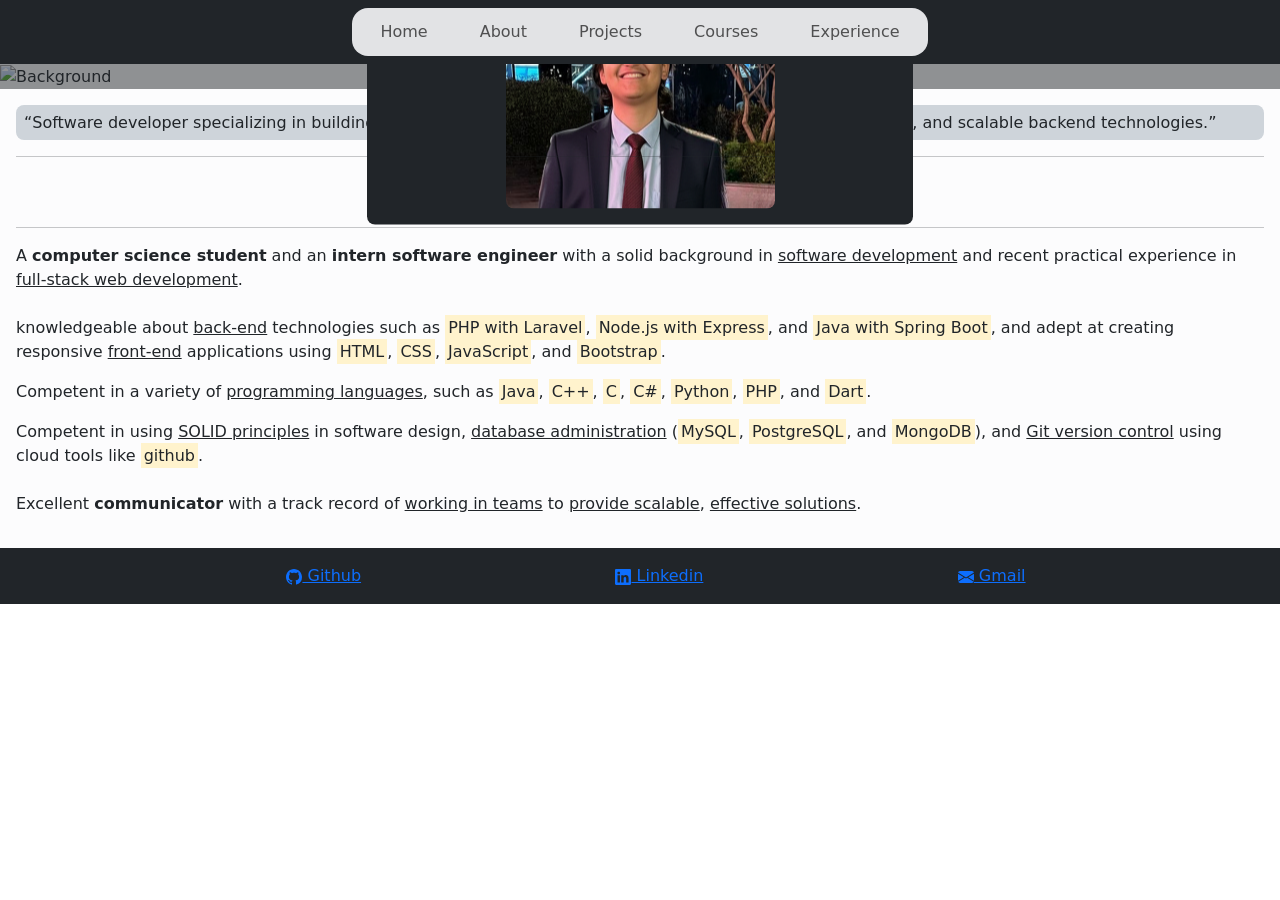
==== index.html @ b7ef47f3 "Portfolio and resume version 2 dated 10.03.2026" ====
<!DOCTYPE html>
<html>
    <head>
        <meta charset="UTF-8" />
        <meta name="viewport" content="width=device-width, initial-scale=1.0" />
    
        <link href="https://cdn.jsdelivr.net/npm/bootstrap@5.3.8/dist/css/bootstrap.min.css" rel="stylesheet" integrity="sha384-sRIl4kxILFvY47J16cr9ZwB07vP4J8+LH7qKQnuqkuIAvNWLzeN8tE5YBujZqJLB" crossorigin="anonymous">
        <link rel="stylesheet" href="./styles/style.css">

    </head>

    <body class="overflow-auto">
        
        <div class="container-fluid bg-dark sticky-top">
            <div class="d-flex justify-content-center">
                <nav class="navbar navbar-expand-lg bg-secondary-subtle my-2 p-1 rounded-4">
                    
                    <button class="navbar-toggler" type="button" data-bs-toggle="offcanvas" data-bs-target="#offcanvasNavbar" aria-controls="offcanvasNavbar" aria-label="Toggle navigation">
                      <span class="navbar-toggler-icon"></span>
                    </button>

                    <div class="offcanvas offcanvas-start" tabindex="-1" id="offcanvasNavbar" aria-labelledby="offcanvasNavbarLabel">
                        
                        <div class="offcanvas-header">
                            <h5 class="offcanvas-title" id="offcanvasNavbarLabel">Menu</h5>
                            <button type="button" class="btn-close" data-bs-dismiss="offcanvas" aria-label="Close"></button>
                        </div>
                        
                        <div class="offcanvas-body">
                            <ul class="navbar-nav">
                                <li class="nav-item px-3 rounded-4 active">
                                    <a class="nav-link" href="./index.html">Home</a>
                                </li>
                                <li class="nav-item px-3 mx-1 rounded-4">
                                    <a class="nav-link" href="./pages/about.html">About</a>
                                </li>
                                <li class="nav-item px-3 rounded-4">
                                    <a class="nav-link" href="./pages/projects.html">Projects</a>
                                </li>
                                <li class="nav-item px-3 mx-1 rounded-4">
                                    <a class="nav-link" href="./pages/courses.html">Courses</a>
                                </li>
                                <li class="nav-item px-3 rounded-4">
                                    <a class="nav-link" href="./pages/experience.html">Experience</a>
                                </li>
                            </ul>
                        </div>
                    </div>
                </nav>
            </div>
        </div>
        
        <div class="position-relative">
          <img src="./images/portfolio_bg.jpg" alt="Background" id="bg-picture">

          <div class="position-absolute top-0 start-0 w-100 h-100 bg-dark opacity-50"></div>

          <div class="position-absolute top-50 start-50 translate-middle text-center text-white bg-dark px-1 py-3 rounded-3">
            <h1 id="name"></h1>
            <small id="title"></small>
            <br><br>
            <img class="w-50 h-25 rounded-3" src="./images/professional_photo_cut.png" alt="">
          </div>
        </div>
        
        <div class="bg-light-subtle p-3">
          <h6 class="bg-dark-subtle p-2 rounded-3">“Software developer specializing in building reliable, real-world systems using strong algorithms, data analysis, and scalable backend technologies.”</h6>
          <hr>
          <h2 class="text-center">- Professional summary -</h2>
          <hr>
          <p>
            A <b>computer science student</b> and an <b>intern software engineer</b>
            with a solid background in <u>software development</u> and recent
            practical experience in <u>full-stack web development</u>.
          </p> 

          <div class="py-2">
            <p>
              knowledgeable about <u>back-end</u> technologies such as <mark>
              PHP with Laravel</mark>, <mark>Node.js with Express</mark>, and
              <mark>Java with Spring Boot</mark>, and adept at creating
              responsive <u>front-end</u> applications using <mark>HTML</mark>,
              <mark>CSS</mark>, <mark>JavaScript</mark>, and <mark>Bootstrap</mark>.
            </p>

            <p>
              Competent in a variety of  <u>programming languages</u>, such as
              <mark>Java</mark>, <mark>C++</mark>, <mark>C</mark>, <mark>C#</mark>,
              <mark>Python</mark>, <mark>PHP</mark>, and <mark>Dart</mark>.
            </p>
            
            <p>
              Competent in using <u>SOLID principles</u> in software design,
              <u>database administration</u> (<mark>MySQL</mark>, <mark>PostgreSQL</mark>,
              and <mark>MongoDB</mark>), and <u>Git version control</u> using cloud tools
              like <mark>github</mark>.
            </p>
          </div> 

          <p>
            Excellent <b>communicator</b> with a track record of <u>working in teams</u>
            to <u>provide scalable</u>, <u>effective solutions</u>.
          </p>
        </div>
        
        <footer class="bg-dark sticky-bottom py-3">
          <div>
            <ul class="text-white d-flex justify-content-evenly my-auto">
              <li class="nav-link">
                <a href="https://github.com/Khaled-Ahmed05" target="_blank">
                  <svg xmlns="http://www.w3.org/2000/svg" width="16" height="16" fill="currentColor" class="bi bi-github" viewBox="0 0 16 16">
                    <path d="M8 0C3.58 0 0 3.58 0 8c0 3.54 2.29 6.53 5.47 7.59.4.07.55-.17.55-.38 0-.19-.01-.82-.01-1.49-2.01.37-2.53-.49-2.69-.94-.09-.23-.48-.94-.82-1.13-.28-.15-.68-.52-.01-.53.63-.01 1.08.58 1.23.82.72 1.21 1.87.87 2.33.66.07-.52.28-.87.51-1.07-1.78-.2-3.64-.89-3.64-3.95 0-.87.31-1.59.82-2.15-.08-.2-.36-1.02.08-2.12 0 0 .67-.21 2.2.82.64-.18 1.32-.27 2-.27s1.36.09 2 .27c1.53-1.04 2.2-.82 2.2-.82.44 1.1.16 1.92.08 2.12.51.56.82 1.27.82 2.15 0 3.07-1.87 3.75-3.65 3.95.29.25.54.73.54 1.48 0 1.07-.01 1.93-.01 2.2 0 .21.15.46.55.38A8.01 8.01 0 0 0 16 8c0-4.42-3.58-8-8-8"/>
                  </svg>
                  Github
                </a>
              </li>
              <li class="nav-link">
                <a href="https://www.linkedin.com/in/khaled-ahmed05-se/" target="_blank">
                  <svg xmlns="http://www.w3.org/2000/svg" width="16" height="16" fill="currentColor" class="bi bi-linkedin" viewBox="0 0 16 16">
                    <path d="M0 1.146C0 .513.526 0 1.175 0h13.65C15.474 0 16 .513 16 1.146v13.708c0 .633-.526 1.146-1.175 1.146H1.175C.526 16 0 15.487 0 14.854zm4.943 12.248V6.169H2.542v7.225zm-1.2-8.212c.837 0 1.358-.554 1.358-1.248-.015-.709-.52-1.248-1.342-1.248S2.4 3.226 2.4 3.934c0 .694.521 1.248 1.327 1.248zm4.908 8.212V9.359c0-.216.016-.432.08-.586.173-.431.568-.878 1.232-.878.869 0 1.216.662 1.216 1.634v3.865h2.401V9.25c0-2.22-1.184-3.252-2.764-3.252-1.274 0-1.845.7-2.165 1.193v.025h-.016l.016-.025V6.169h-2.4c.03.678 0 7.225 0 7.225z"/>
                  </svg>
                  Linkedin
                </a>
              </li>
              <li class="nav-link">
                <a href="https://mail.google.com/mail/?view=cm&fs=1&to=testforkhaled@gmail.com" target="_blank">
                  <svg xmlns="http://www.w3.org/2000/svg" width="16" height="16" fill="currentColor" class="bi bi-envelope-fill" viewBox="0 0 16 16">
                    <path d="M.05 3.555A2 2 0 0 1 2 2h12a2 2 0 0 1 1.95 1.555L8 8.414zM0 4.697v7.104l5.803-3.558zM6.761 8.83l-6.57 4.027A2 2 0 0 0 2 14h12a2 2 0 0 0 1.808-1.144l-6.57-4.027L8 9.586zm3.436-.586L16 11.801V4.697z"/>
                  </svg>
                  Gmail
                </a>
              </li>
            </ul>
          </div>
        </footer>
        
        <script src="https://cdn.jsdelivr.net/npm/bootstrap@5.3.8/dist/js/bootstrap.bundle.min.js" integrity="sha384-FKyoEForCGlyvwx9Hj09JcYn3nv7wiPVlz7YYwJrWVcXK/BmnVDxM+D2scQbITxI" crossorigin="anonymous"></script>
        <script src="./scripts/script.js"></script>
    </body>
</html>
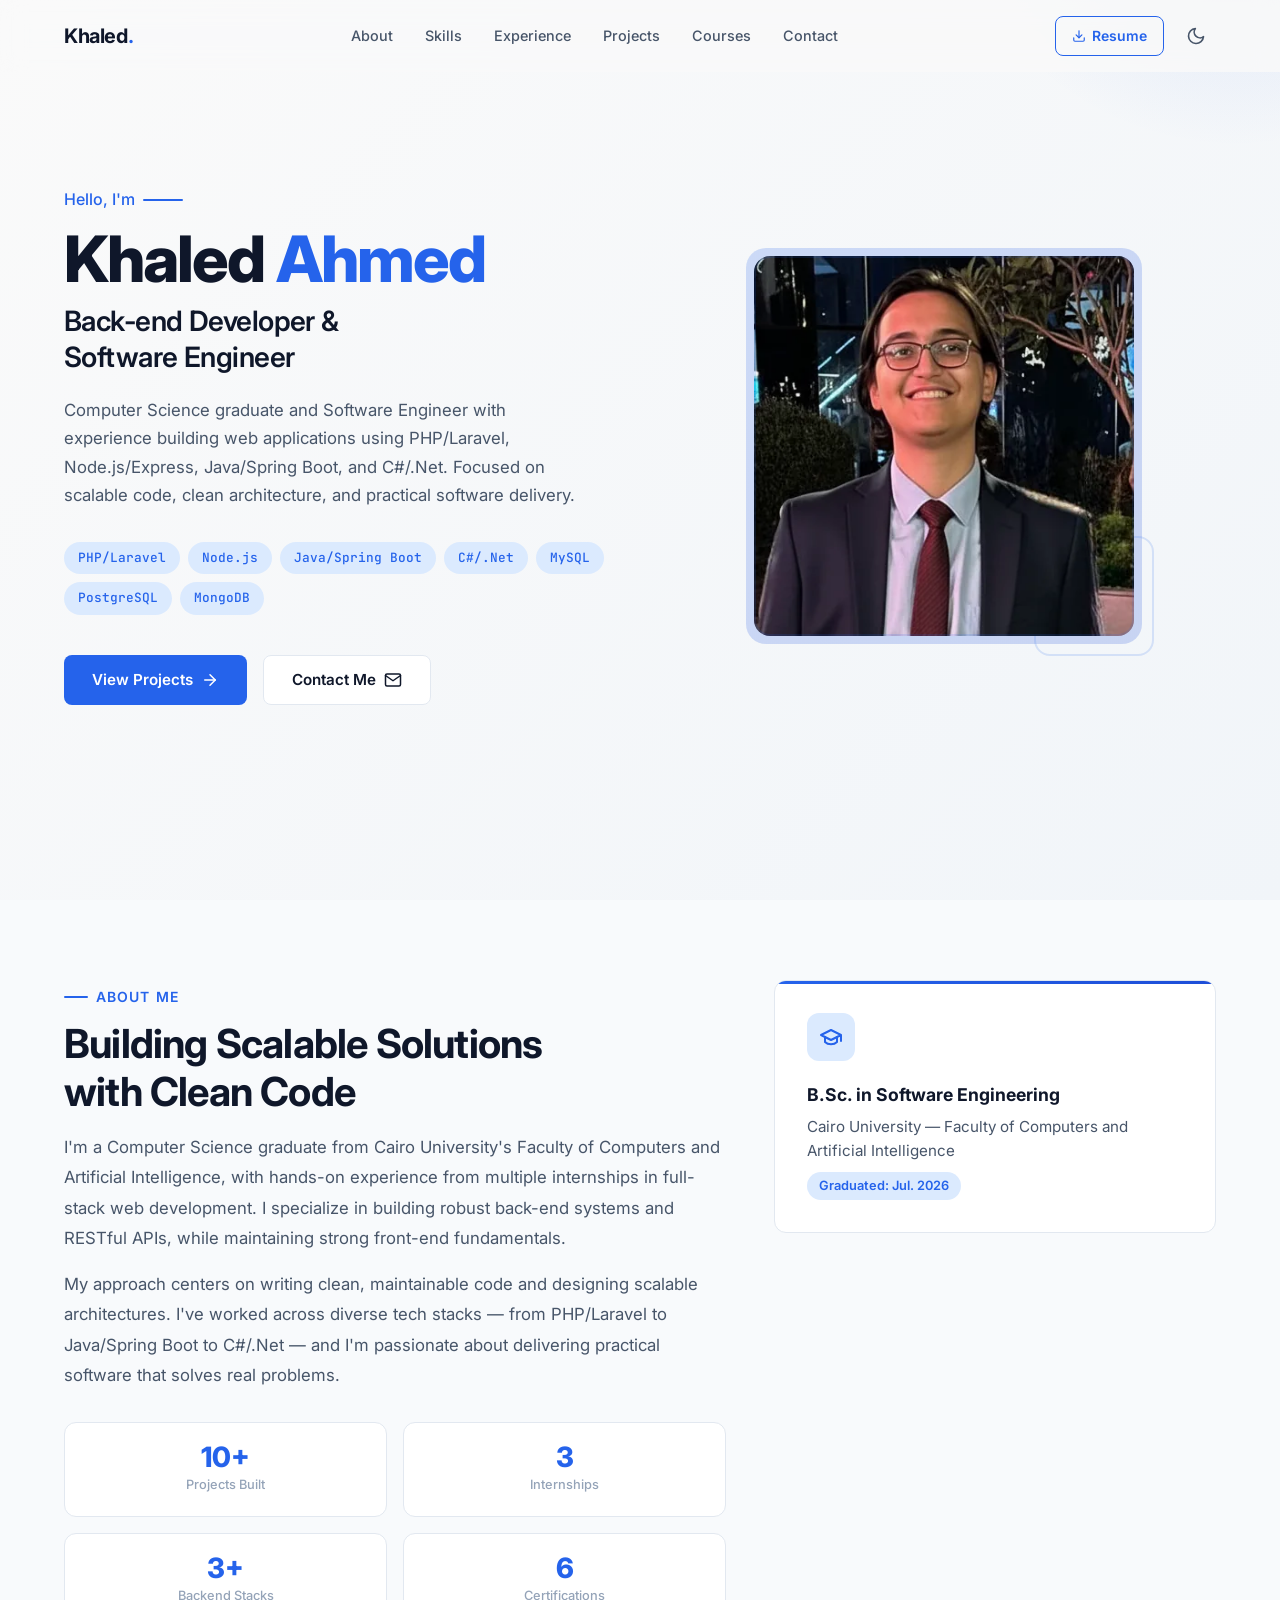
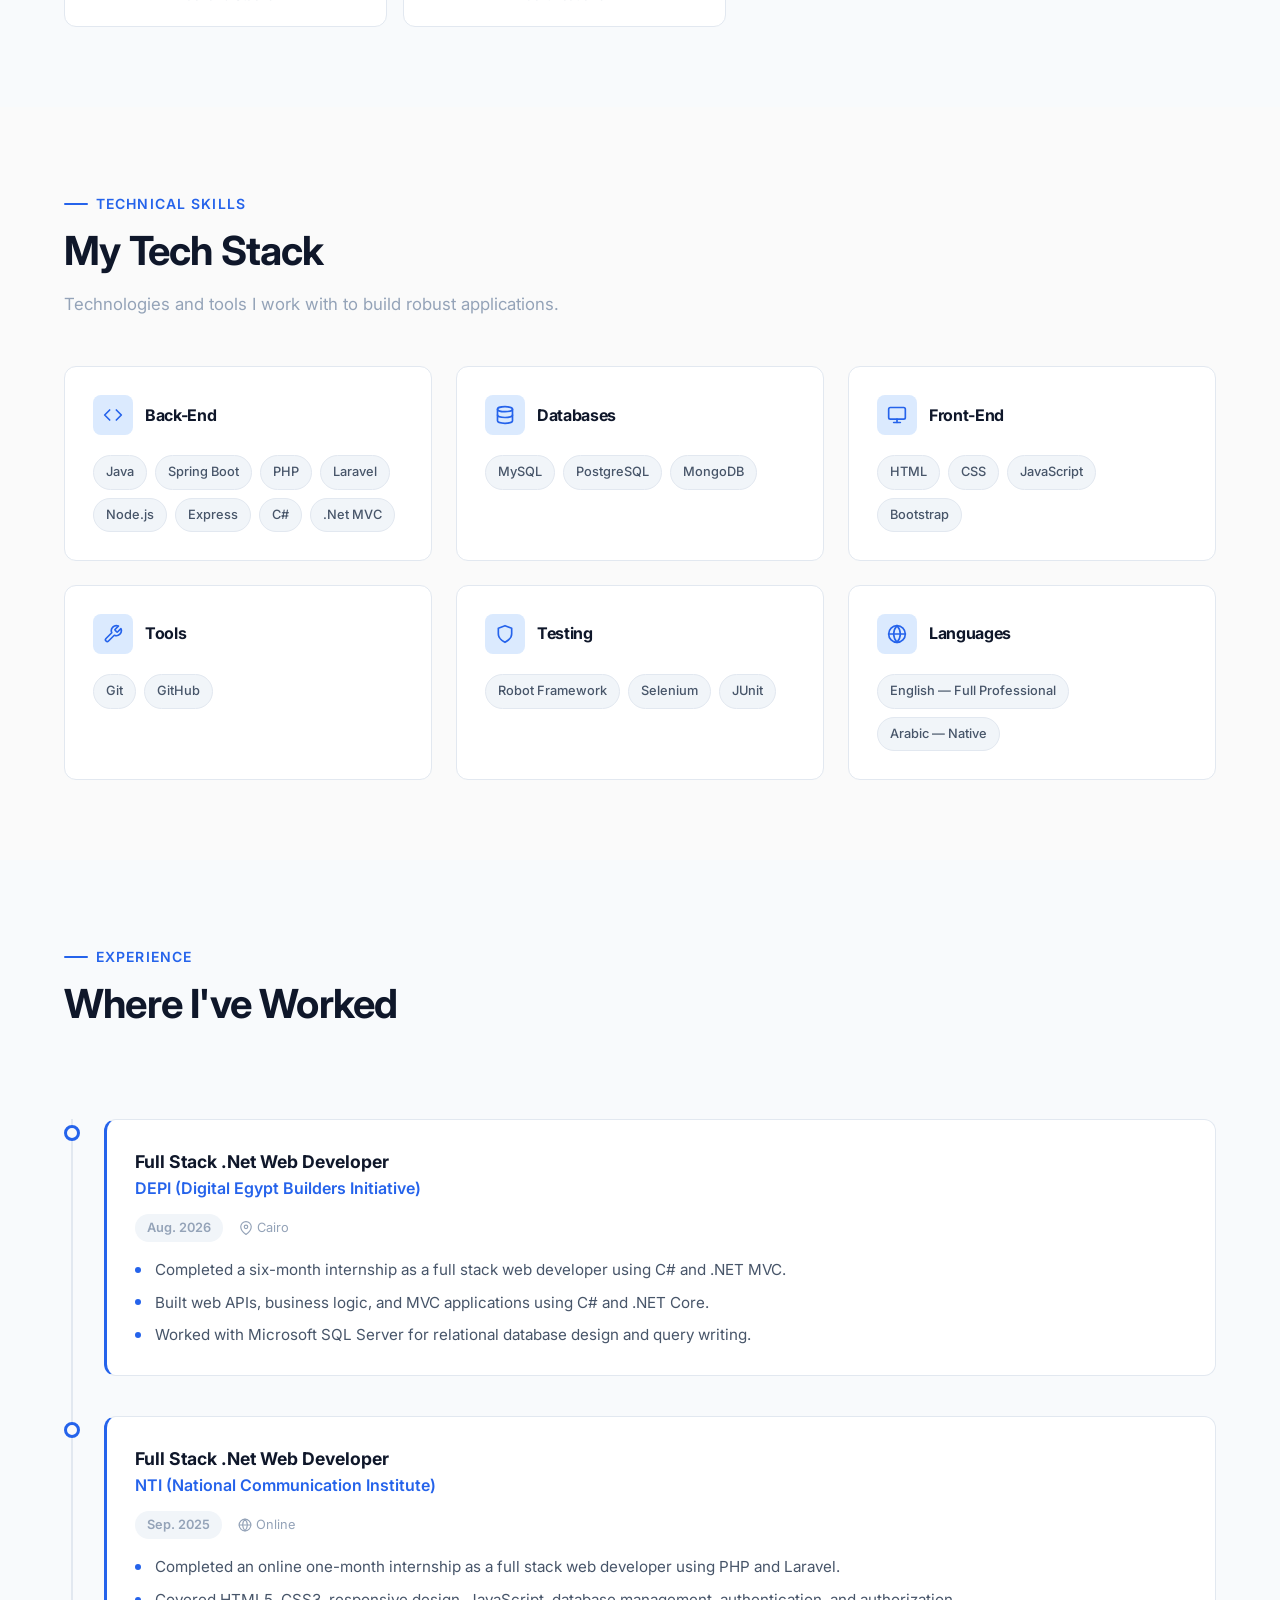
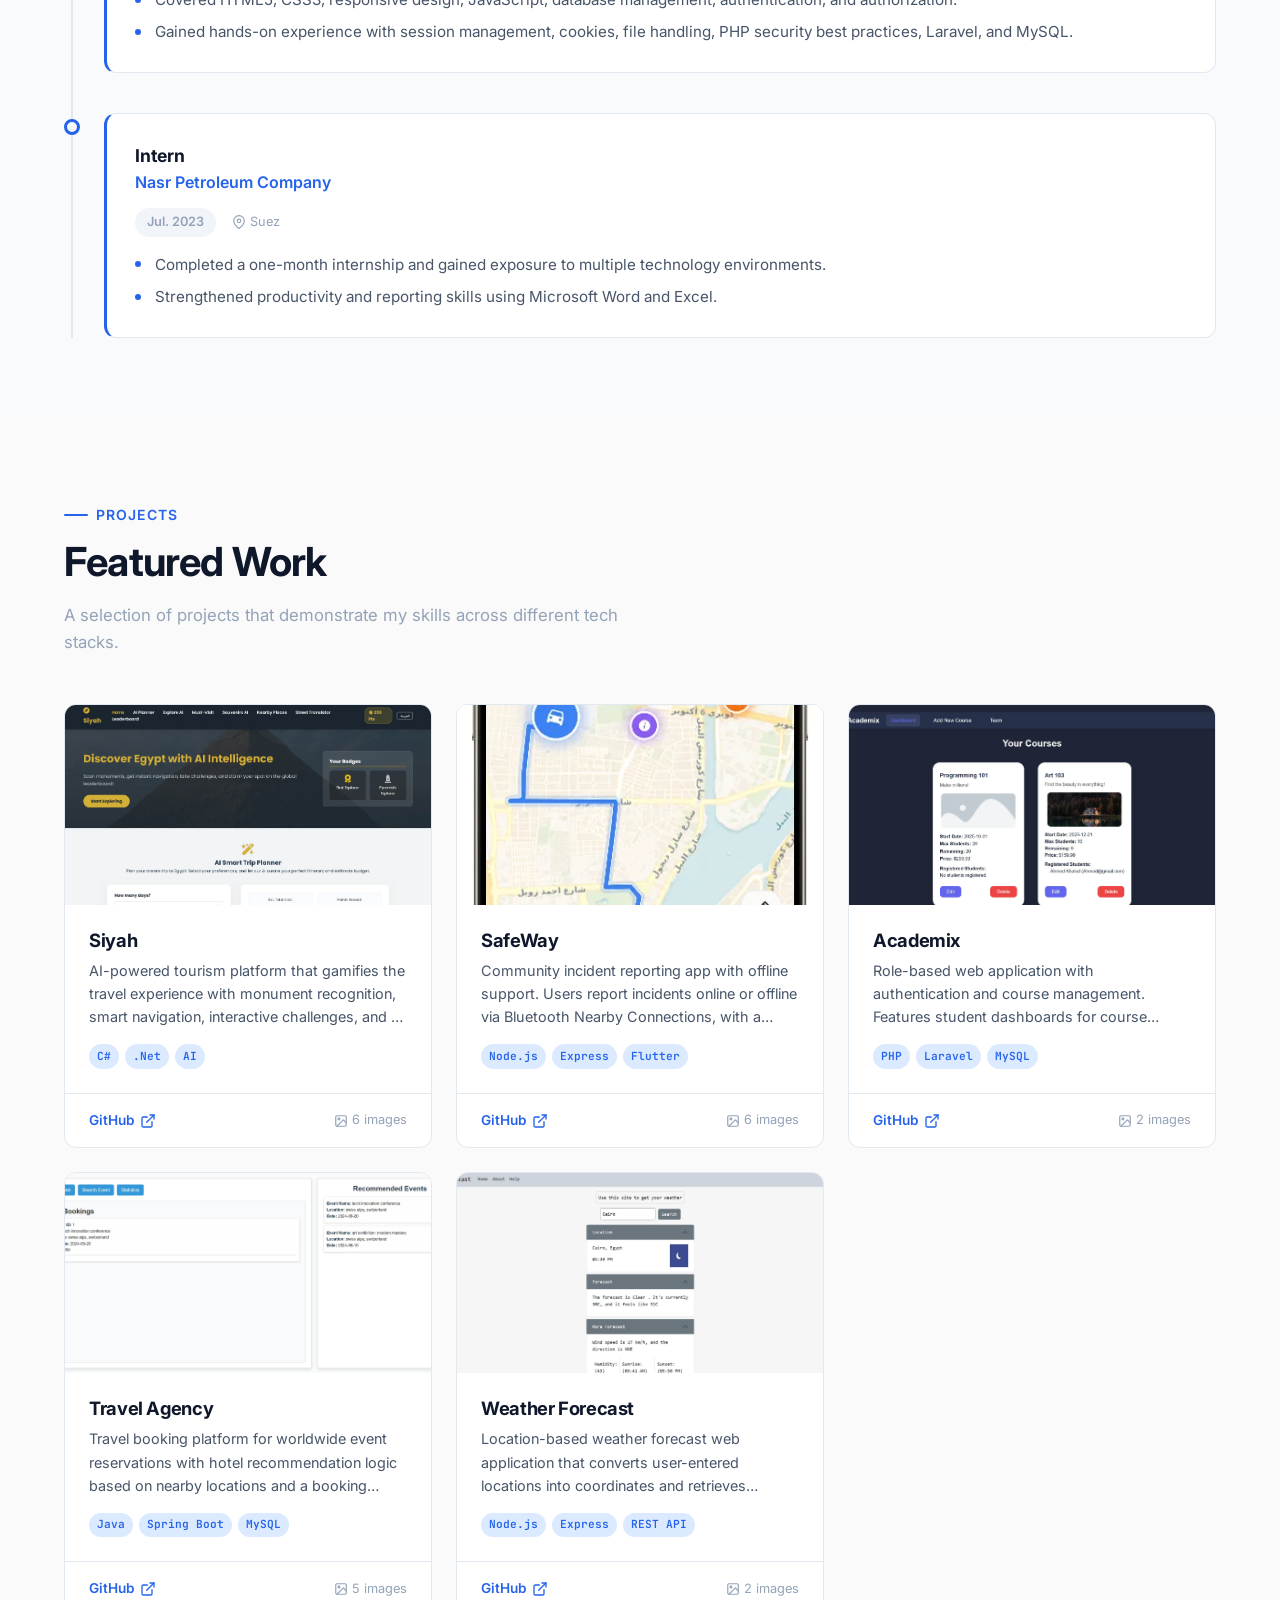
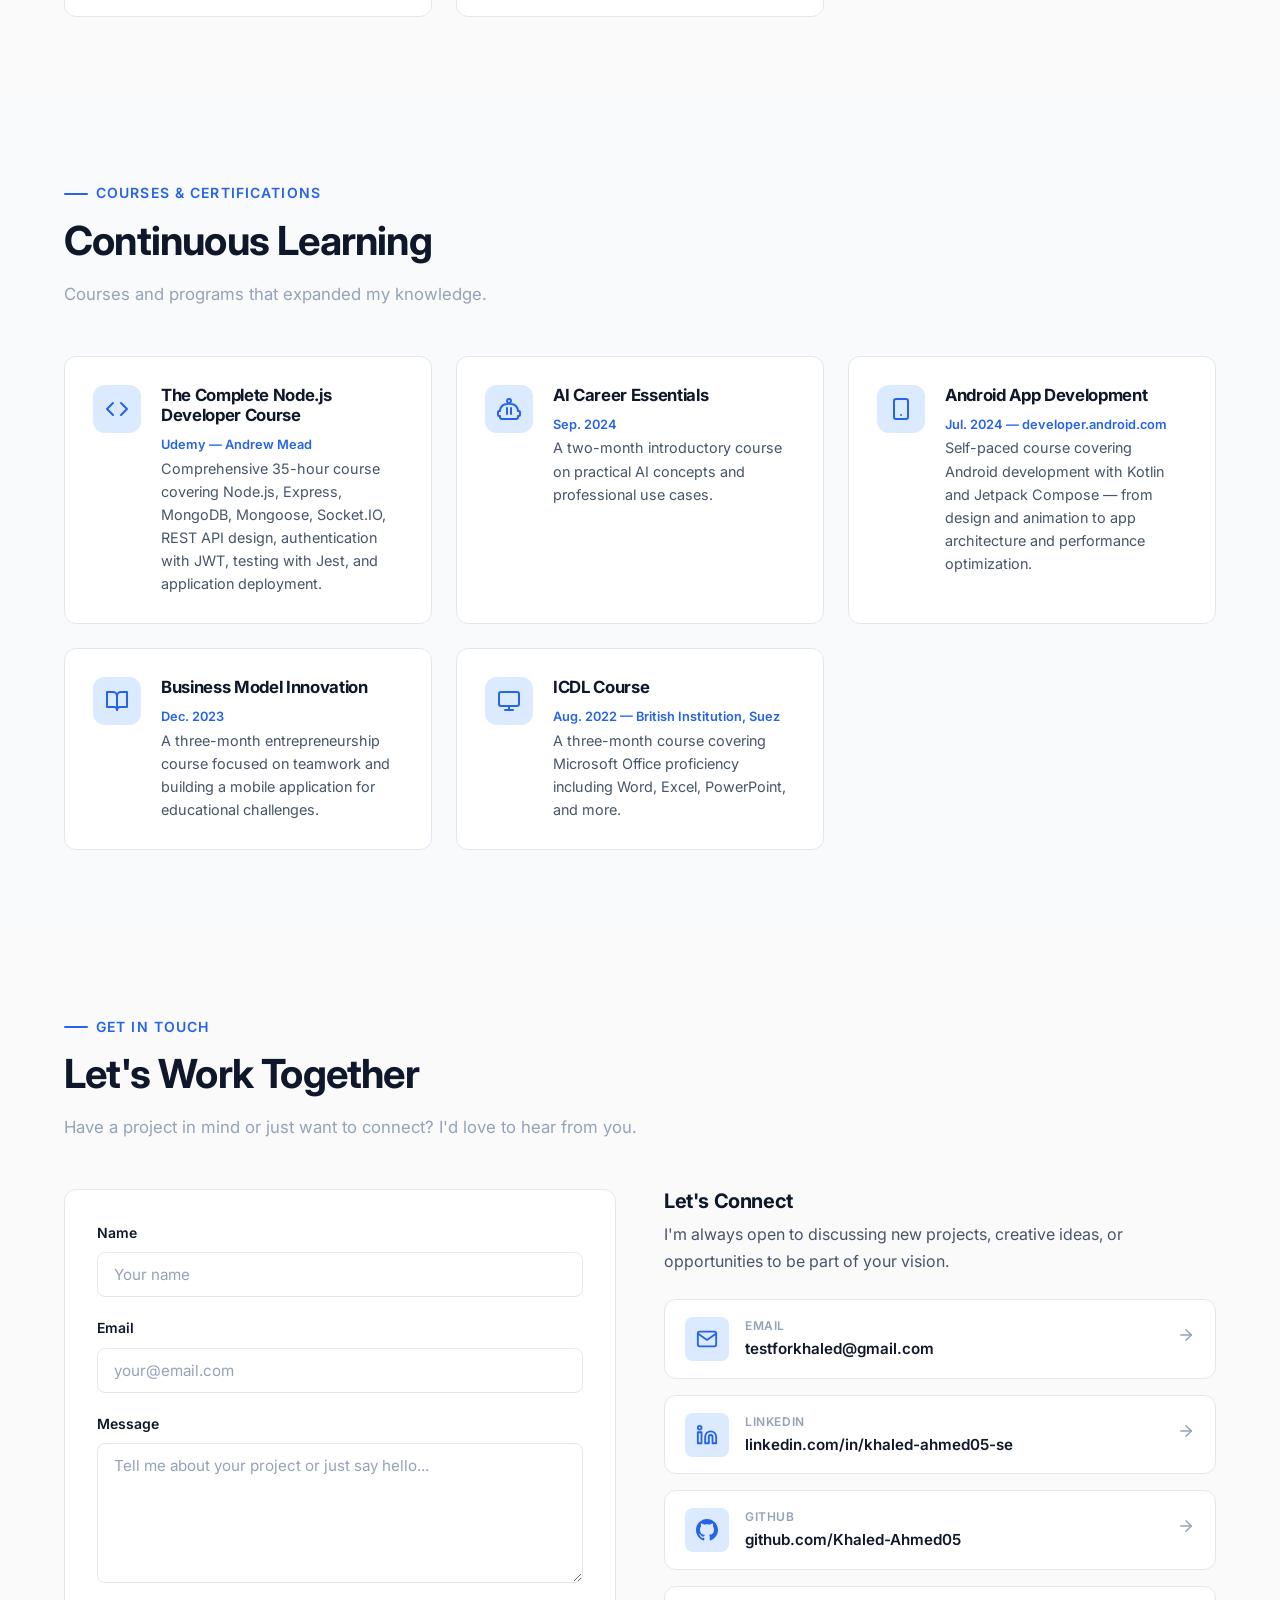
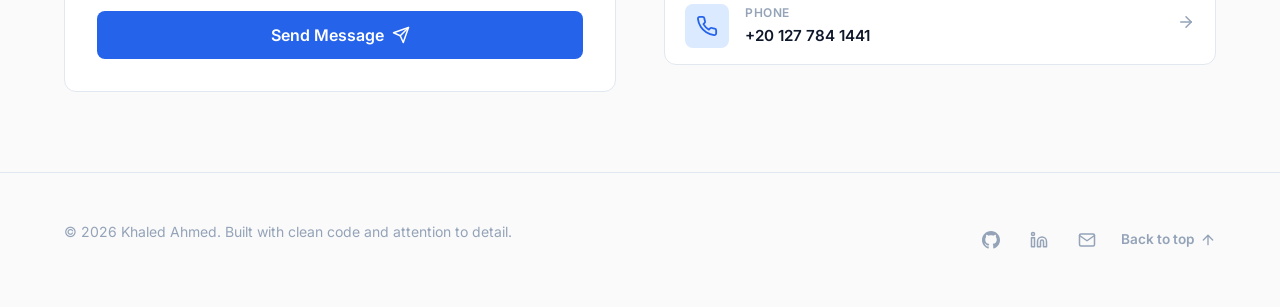
==== commit 9751c729: "Portfolio version 3 dated 26.07.2026" ====
--- a/index.html
+++ b/index.html
@@ -1,140 +1,794 @@
 <!DOCTYPE html>
-<html>
-    <head>
-        <meta charset="UTF-8" />
-        <meta name="viewport" content="width=device-width, initial-scale=1.0" />
-    
-        <link href="https://cdn.jsdelivr.net/npm/bootstrap@5.3.8/dist/css/bootstrap.min.css" rel="stylesheet" integrity="sha384-sRIl4kxILFvY47J16cr9ZwB07vP4J8+LH7qKQnuqkuIAvNWLzeN8tE5YBujZqJLB" crossorigin="anonymous">
-        <link rel="stylesheet" href="./styles/style.css">
-
-    </head>
-
-    <body class="overflow-auto">
-        
-        <div class="container-fluid bg-dark sticky-top">
-            <div class="d-flex justify-content-center">
-                <nav class="navbar navbar-expand-lg bg-secondary-subtle my-2 p-1 rounded-4">
-                    
-                    <button class="navbar-toggler" type="button" data-bs-toggle="offcanvas" data-bs-target="#offcanvasNavbar" aria-controls="offcanvasNavbar" aria-label="Toggle navigation">
-                      <span class="navbar-toggler-icon"></span>
-                    </button>
-
-                    <div class="offcanvas offcanvas-start" tabindex="-1" id="offcanvasNavbar" aria-labelledby="offcanvasNavbarLabel">
-                        
-                        <div class="offcanvas-header">
-                            <h5 class="offcanvas-title" id="offcanvasNavbarLabel">Menu</h5>
-                            <button type="button" class="btn-close" data-bs-dismiss="offcanvas" aria-label="Close"></button>
-                        </div>
-                        
-                        <div class="offcanvas-body">
-                            <ul class="navbar-nav">
-                                <li class="nav-item px-3 rounded-4 active">
-                                    <a class="nav-link" href="./index.html">Home</a>
-                                </li>
-                                <li class="nav-item px-3 mx-1 rounded-4">
-                                    <a class="nav-link" href="./pages/about.html">About</a>
-                                </li>
-                                <li class="nav-item px-3 rounded-4">
-                                    <a class="nav-link" href="./pages/projects.html">Projects</a>
-                                </li>
-                                <li class="nav-item px-3 mx-1 rounded-4">
-                                    <a class="nav-link" href="./pages/courses.html">Courses</a>
-                                </li>
-                                <li class="nav-item px-3 rounded-4">
-                                    <a class="nav-link" href="./pages/experience.html">Experience</a>
-                                </li>
-                            </ul>
-                        </div>
-                    </div>
-                </nav>
-            </div>
-        </div>
-        
-        <div class="position-relative">
-          <img src="./images/portfolio_bg.jpg" alt="Background" id="bg-picture">
-
-          <div class="position-absolute top-0 start-0 w-100 h-100 bg-dark opacity-50"></div>
-
-          <div class="position-absolute top-50 start-50 translate-middle text-center text-white bg-dark px-1 py-3 rounded-3">
-            <h1 id="name"></h1>
-            <small id="title"></small>
-            <br><br>
-            <img class="w-50 h-25 rounded-3" src="./images/professional_photo_cut.png" alt="">
-          </div>
-        </div>
-        
-        <div class="bg-light-subtle p-3">
-          <h6 class="bg-dark-subtle p-2 rounded-3">“Software developer specializing in building reliable, real-world systems using strong algorithms, data analysis, and scalable backend technologies.”</h6>
-          <hr>
-          <h2 class="text-center">- Professional summary -</h2>
-          <hr>
-          <p>
-            A <b>computer science student</b> and an <b>intern software engineer</b>
-            with a solid background in <u>software development</u> and recent
-            practical experience in <u>full-stack web development</u>.
-          </p> 
-
-          <div class="py-2">
-            <p>
-              knowledgeable about <u>back-end</u> technologies such as <mark>
-              PHP with Laravel</mark>, <mark>Node.js with Express</mark>, and
-              <mark>Java with Spring Boot</mark>, and adept at creating
-              responsive <u>front-end</u> applications using <mark>HTML</mark>,
-              <mark>CSS</mark>, <mark>JavaScript</mark>, and <mark>Bootstrap</mark>.
-            </p>
-
-            <p>
-              Competent in a variety of  <u>programming languages</u>, such as
-              <mark>Java</mark>, <mark>C++</mark>, <mark>C</mark>, <mark>C#</mark>,
-              <mark>Python</mark>, <mark>PHP</mark>, and <mark>Dart</mark>.
-            </p>
-            
-            <p>
-              Competent in using <u>SOLID principles</u> in software design,
-              <u>database administration</u> (<mark>MySQL</mark>, <mark>PostgreSQL</mark>,
-              and <mark>MongoDB</mark>), and <u>Git version control</u> using cloud tools
-              like <mark>github</mark>.
-            </p>
-          </div> 
-
-          <p>
-            Excellent <b>communicator</b> with a track record of <u>working in teams</u>
-            to <u>provide scalable</u>, <u>effective solutions</u>.
-          </p>
-        </div>
-        
-        <footer class="bg-dark sticky-bottom py-3">
-          <div>
-            <ul class="text-white d-flex justify-content-evenly my-auto">
-              <li class="nav-link">
-                <a href="https://github.com/Khaled-Ahmed05" target="_blank">
-                  <svg xmlns="http://www.w3.org/2000/svg" width="16" height="16" fill="currentColor" class="bi bi-github" viewBox="0 0 16 16">
-                    <path d="M8 0C3.58 0 0 3.58 0 8c0 3.54 2.29 6.53 5.47 7.59.4.07.55-.17.55-.38 0-.19-.01-.82-.01-1.49-2.01.37-2.53-.49-2.69-.94-.09-.23-.48-.94-.82-1.13-.28-.15-.68-.52-.01-.53.63-.01 1.08.58 1.23.82.72 1.21 1.87.87 2.33.66.07-.52.28-.87.51-1.07-1.78-.2-3.64-.89-3.64-3.95 0-.87.31-1.59.82-2.15-.08-.2-.36-1.02.08-2.12 0 0 .67-.21 2.2.82.64-.18 1.32-.27 2-.27s1.36.09 2 .27c1.53-1.04 2.2-.82 2.2-.82.44 1.1.16 1.92.08 2.12.51.56.82 1.27.82 2.15 0 3.07-1.87 3.75-3.65 3.95.29.25.54.73.54 1.48 0 1.07-.01 1.93-.01 2.2 0 .21.15.46.55.38A8.01 8.01 0 0 0 16 8c0-4.42-3.58-8-8-8"/>
-                  </svg>
-                  Github
-                </a>
-              </li>
-              <li class="nav-link">
-                <a href="https://www.linkedin.com/in/khaled-ahmed05-se/" target="_blank">
-                  <svg xmlns="http://www.w3.org/2000/svg" width="16" height="16" fill="currentColor" class="bi bi-linkedin" viewBox="0 0 16 16">
-                    <path d="M0 1.146C0 .513.526 0 1.175 0h13.65C15.474 0 16 .513 16 1.146v13.708c0 .633-.526 1.146-1.175 1.146H1.175C.526 16 0 15.487 0 14.854zm4.943 12.248V6.169H2.542v7.225zm-1.2-8.212c.837 0 1.358-.554 1.358-1.248-.015-.709-.52-1.248-1.342-1.248S2.4 3.226 2.4 3.934c0 .694.521 1.248 1.327 1.248zm4.908 8.212V9.359c0-.216.016-.432.08-.586.173-.431.568-.878 1.232-.878.869 0 1.216.662 1.216 1.634v3.865h2.401V9.25c0-2.22-1.184-3.252-2.764-3.252-1.274 0-1.845.7-2.165 1.193v.025h-.016l.016-.025V6.169h-2.4c.03.678 0 7.225 0 7.225z"/>
-                  </svg>
-                  Linkedin
-                </a>
-              </li>
-              <li class="nav-link">
-                <a href="https://mail.google.com/mail/?view=cm&fs=1&to=testforkhaled@gmail.com" target="_blank">
-                  <svg xmlns="http://www.w3.org/2000/svg" width="16" height="16" fill="currentColor" class="bi bi-envelope-fill" viewBox="0 0 16 16">
-                    <path d="M.05 3.555A2 2 0 0 1 2 2h12a2 2 0 0 1 1.95 1.555L8 8.414zM0 4.697v7.104l5.803-3.558zM6.761 8.83l-6.57 4.027A2 2 0 0 0 2 14h12a2 2 0 0 0 1.808-1.144l-6.57-4.027L8 9.586zm3.436-.586L16 11.801V4.697z"/>
-                  </svg>
-                  Gmail
-                </a>
-              </li>
-            </ul>
-          </div>
-        </footer>
-        
-        <script src="https://cdn.jsdelivr.net/npm/bootstrap@5.3.8/dist/js/bootstrap.bundle.min.js" integrity="sha384-FKyoEForCGlyvwx9Hj09JcYn3nv7wiPVlz7YYwJrWVcXK/BmnVDxM+D2scQbITxI" crossorigin="anonymous"></script>
-        <script src="./scripts/script.js"></script>
-    </body>
+<html lang="en" data-theme="light">
+<head>
+  <meta charset="UTF-8">
+  <meta name="viewport" content="width=device-width, initial-scale=1.0">
+  <meta http-equiv="X-UA-Compatible" content="IE=edge">
+
+  <title>Khaled Ahmed — Back-end Developer & Software Engineer</title>
+  <meta name="description" content="Portfolio of Khaled Ahmed — Back-end Developer & Software Engineer specializing in PHP/Laravel, Node.js, Java/Spring Boot, and C#/.Net. Building scalable web applications.">
+  <meta name="keywords" content="Khaled Ahmed, Back-end Developer, Software Engineer, PHP, Laravel, Node.js, Spring Boot, C#, .Net, Portfolio">
+  <meta name="author" content="Khaled Ahmed">
+
+  <!-- Open Graph -->
+  <meta property="og:title" content="Khaled Ahmed — Back-end Developer & Software Engineer">
+  <meta property="og:description" content="Portfolio of Khaled Ahmed — Building scalable web applications with PHP/Laravel, Node.js, Java/Spring Boot, and C#/.Net.">
+  <meta property="og:type" content="website">
+  <meta property="og:image" content="images/professional_photo_cut.png">
+  <meta property="og:locale" content="en_US">
+
+  <!-- Twitter Card -->
+  <meta name="twitter:card" content="summary_large_image">
+  <meta name="twitter:title" content="Khaled Ahmed — Back-end Developer & Software Engineer">
+  <meta name="twitter:description" content="Portfolio of Khaled Ahmed — Building scalable web applications with PHP/Laravel, Node.js, Java/Spring Boot, and C#/.Net.">
+  <meta name="twitter:image" content="images/professional_photo_cut.png">
+
+  <!-- Favicon -->
+  <link rel="icon" type="image/svg+xml" href="favicon.svg">
+
+  <!-- Fonts -->
+  <link rel="preconnect" href="https://fonts.googleapis.com">
+  <link rel="preconnect" href="https://fonts.gstatic.com" crossorigin>
+  <link href="https://fonts.googleapis.com/css2?family=Inter:wght@400;500;600;700;800&family=JetBrains+Mono:wght@400;500&display=swap" rel="stylesheet">
+
+  <!-- Styles -->
+  <link rel="stylesheet" href="styles/themes.css">
+  <link rel="stylesheet" href="styles/style.css">
+</head>
+<body>
+  <!-- Skip Link -->
+  <a href="#main" class="skip-link">Skip to main content</a>
+
+  <!-- ============================================
+       NAVIGATION
+       ============================================ -->
+  <nav class="nav" role="navigation" aria-label="Main navigation">
+    <div class="container nav-inner">
+      <a href="#" class="nav-logo" aria-label="Khaled Ahmed - Home">Khaled<span>.</span></a>
+
+      <div class="nav-links">
+        <a href="#about">About</a>
+        <a href="#skills">Skills</a>
+        <a href="#experience">Experience</a>
+        <a href="#projects">Projects</a>
+        <a href="#courses">Courses</a>
+        <a href="#contact">Contact</a>
+      </div>
+
+      <div class="nav-actions">
+        <a href="resume/Khaled_Ahmed_Resume_2026_V2.pdf" download class="nav-resume-btn" aria-label="Download resume">
+          <svg xmlns="http://www.w3.org/2000/svg" viewBox="0 0 24 24" fill="none" stroke="currentColor" stroke-width="2" stroke-linecap="round" stroke-linejoin="round"><path d="M21 15v4a2 2 0 0 1-2 2H5a2 2 0 0 1-2-2v-4"/><polyline points="7 10 12 15 17 10"/><line x1="12" y1="15" x2="12" y2="3"/></svg>
+          Resume
+        </a>
+
+        <button class="theme-toggle" aria-label="Toggle dark mode">
+          <svg class="icon-moon" xmlns="http://www.w3.org/2000/svg" viewBox="0 0 24 24" fill="none" stroke="currentColor" stroke-width="2" stroke-linecap="round" stroke-linejoin="round"><path d="M21 12.79A9 9 0 1 1 11.21 3 7 7 0 0 0 21 12.79z"/></svg>
+          <svg class="icon-sun" xmlns="http://www.w3.org/2000/svg" viewBox="0 0 24 24" fill="none" stroke="currentColor" stroke-width="2" stroke-linecap="round" stroke-linejoin="round"><circle cx="12" cy="12" r="5"/><line x1="12" y1="1" x2="12" y2="3"/><line x1="12" y1="21" x2="12" y2="23"/><line x1="4.22" y1="4.22" x2="5.64" y2="5.64"/><line x1="18.36" y1="18.36" x2="19.78" y2="19.78"/><line x1="1" y1="12" x2="3" y2="12"/><line x1="21" y1="12" x2="23" y2="12"/><line x1="4.22" y1="19.78" x2="5.64" y2="18.36"/><line x1="18.36" y1="5.64" x2="19.78" y2="4.22"/></svg>
+        </button>
+
+        <button class="mobile-menu-btn" aria-label="Toggle menu" aria-expanded="false">
+          <span></span>
+          <span></span>
+          <span></span>
+        </button>
+      </div>
+    </div>
+
+    <!-- Mobile Menu -->
+    <div class="mobile-menu" role="menu">
+      <a href="#about" role="menuitem">About</a>
+      <a href="#skills" role="menuitem">Skills</a>
+      <a href="#experience" role="menuitem">Experience</a>
+      <a href="#projects" role="menuitem">Projects</a>
+      <a href="#courses" role="menuitem">Courses</a>
+      <a href="#contact" role="menuitem">Contact</a>
+      <a href="resume/Khaled_Ahmed_Resume_2026_V2.pdf" download class="mobile-menu-resume" role="menuitem">
+        <svg xmlns="http://www.w3.org/2000/svg" width="18" height="18" viewBox="0 0 24 24" fill="none" stroke="currentColor" stroke-width="2" stroke-linecap="round" stroke-linejoin="round"><path d="M21 15v4a2 2 0 0 1-2 2H5a2 2 0 0 1-2-2v-4"/><polyline points="7 10 12 15 17 10"/><line x1="12" y1="15" x2="12" y2="3"/></svg>
+        Download Resume
+      </a>
+    </div>
+  </nav>
+
+  <main id="main">
+    <!-- ============================================
+         HERO SECTION
+         ============================================ -->
+    <section class="hero" id="hero">
+      <div class="container hero-inner">
+        <div class="hero-content">
+          <p class="hero-greeting hero-animate">Hello, I'm</p>
+          <h1 class="hero-name hero-animate">Khaled <span class="accent">Ahmed</span></h1>
+          <h2 class="hero-title hero-animate">Back-end Developer &<br>Software Engineer</h2>
+          <p class="hero-summary hero-animate">Computer Science graduate and Software Engineer with experience building web applications using PHP/Laravel, Node.js/Express, Java/Spring Boot, and C#/.Net. Focused on scalable code, clean architecture, and practical software delivery.</p>
+          <div class="hero-tech-stack hero-animate">
+            <span class="tech-tag">PHP/Laravel</span>
+            <span class="tech-tag">Node.js</span>
+            <span class="tech-tag">Java/Spring Boot</span>
+            <span class="tech-tag">C#/.Net</span>
+            <span class="tech-tag">MySQL</span>
+            <span class="tech-tag">PostgreSQL</span>
+            <span class="tech-tag">MongoDB</span>
+          </div>
+          <div class="hero-actions hero-animate">
+            <a href="#projects" class="btn-primary">
+              View Projects
+              <svg xmlns="http://www.w3.org/2000/svg" viewBox="0 0 24 24" fill="none" stroke="currentColor" stroke-width="2" stroke-linecap="round" stroke-linejoin="round"><line x1="5" y1="12" x2="19" y2="12"/><polyline points="12 5 19 12 12 19"/></svg>
+            </a>
+            <a href="#contact" class="btn-secondary">
+              Contact Me
+              <svg xmlns="http://www.w3.org/2000/svg" viewBox="0 0 24 24" fill="none" stroke="currentColor" stroke-width="2" stroke-linecap="round" stroke-linejoin="round"><path d="M4 4h16c1.1 0 2 .9 2 2v12c0 1.1-.9 2-2 2H4c-1.1 0-2-.9-2-2V6c0-1.1.9-2 2-2z"/><polyline points="22,6 12,13 2,6"/></svg>
+            </a>
+          </div>
+        </div>
+
+        <div class="hero-image-wrapper hero-animate">
+          <div class="hero-image-container">
+            <picture>
+              <source srcset="images/optimized/professional_photo_cut.webp" type="image/webp">
+              <img src="images/professional_photo_cut.png" alt="Khaled Ahmed - Professional Photo" class="hero-image" width="380" height="380" loading="eager">
+            </picture>
+            <div class="hero-image-decoration"></div>
+          </div>
+        </div>
+      </div>
+    </section>
+
+    <!-- ============================================
+         ABOUT SECTION
+         ============================================ -->
+    <section class="section-alt" id="about">
+      <div class="container">
+        <div class="about-grid">
+          <div class="about-text reveal">
+            <span class="section-label">About Me</span>
+            <h2 class="section-title">Building Scalable Solutions<br>with Clean Code</h2>
+            <p>I'm a Computer Science graduate from Cairo University's Faculty of Computers and Artificial Intelligence, with hands-on experience from multiple internships in full-stack web development. I specialize in building robust back-end systems and RESTful APIs, while maintaining strong front-end fundamentals.</p>
+            <p>My approach centers on writing clean, maintainable code and designing scalable architectures. I've worked across diverse tech stacks — from PHP/Laravel to Java/Spring Boot to C#/.Net — and I'm passionate about delivering practical software that solves real problems.</p>
+
+            <div class="about-stats">
+              <div class="stat-card">
+                <div class="stat-number">10+</div>
+                <div class="stat-label">Projects Built</div>
+              </div>
+              <div class="stat-card">
+                <div class="stat-number">3</div>
+                <div class="stat-label">Internships</div>
+              </div>
+              <div class="stat-card">
+                <div class="stat-number">3+</div>
+                <div class="stat-label">Backend Stacks</div>
+              </div>
+              <div class="stat-card">
+                <div class="stat-number">6</div>
+                <div class="stat-label">Certifications</div>
+              </div>
+            </div>
+          </div>
+
+          <div class="education-card reveal reveal-delay-2">
+            <div class="education-icon">
+              <svg xmlns="http://www.w3.org/2000/svg" viewBox="0 0 24 24" fill="none" stroke="currentColor" stroke-width="2" stroke-linecap="round" stroke-linejoin="round"><path d="M22 10v6M2 10l10-5 10 5-10 5z"/><path d="M6 12v5c3 3 9 3 12 0v-5"/></svg>
+            </div>
+            <div class="education-degree">B.Sc. in Software Engineering</div>
+            <div class="education-school">Cairo University — Faculty of Computers and Artificial Intelligence</div>
+            <span class="education-date">Graduated: Jul. 2026</span>
+          </div>
+        </div>
+      </div>
+    </section>
+
+    <!-- ============================================
+         SKILLS SECTION
+         ============================================ -->
+    <section id="skills">
+      <div class="container">
+        <span class="section-label reveal">Technical Skills</span>
+        <h2 class="section-title reveal">My Tech Stack</h2>
+        <p class="section-subtitle reveal">Technologies and tools I work with to build robust applications.</p>
+
+        <div class="skills-grid">
+          <!-- Back-End -->
+          <div class="skill-category reveal">
+            <div class="skill-category-header">
+              <div class="skill-category-icon">
+                <svg xmlns="http://www.w3.org/2000/svg" viewBox="0 0 24 24" fill="none" stroke="currentColor" stroke-width="2" stroke-linecap="round" stroke-linejoin="round"><polyline points="16 18 22 12 16 6"/><polyline points="8 6 2 12 8 18"/></svg>
+              </div>
+              <h3 class="skill-category-title">Back-End</h3>
+            </div>
+            <div class="skill-tags">
+              <span class="skill-tag">Java</span>
+              <span class="skill-tag">Spring Boot</span>
+              <span class="skill-tag">PHP</span>
+              <span class="skill-tag">Laravel</span>
+              <span class="skill-tag">Node.js</span>
+              <span class="skill-tag">Express</span>
+              <span class="skill-tag">C#</span>
+              <span class="skill-tag">.Net MVC</span>
+            </div>
+          </div>
+
+          <!-- Databases -->
+          <div class="skill-category reveal reveal-delay-1">
+            <div class="skill-category-header">
+              <div class="skill-category-icon">
+                <svg xmlns="http://www.w3.org/2000/svg" viewBox="0 0 24 24" fill="none" stroke="currentColor" stroke-width="2" stroke-linecap="round" stroke-linejoin="round"><ellipse cx="12" cy="5" rx="9" ry="3"/><path d="M21 12c0 1.66-4 3-9 3s-9-1.34-9-3"/><path d="M3 5v14c0 1.66 4 3 9 3s9-1.34 9-3V5"/></svg>
+              </div>
+              <h3 class="skill-category-title">Databases</h3>
+            </div>
+            <div class="skill-tags">
+              <span class="skill-tag">MySQL</span>
+              <span class="skill-tag">PostgreSQL</span>
+              <span class="skill-tag">MongoDB</span>
+            </div>
+          </div>
+
+          <!-- Front-End -->
+          <div class="skill-category reveal reveal-delay-2">
+            <div class="skill-category-header">
+              <div class="skill-category-icon">
+                <svg xmlns="http://www.w3.org/2000/svg" viewBox="0 0 24 24" fill="none" stroke="currentColor" stroke-width="2" stroke-linecap="round" stroke-linejoin="round"><rect x="2" y="3" width="20" height="14" rx="2" ry="2"/><line x1="8" y1="21" x2="16" y2="21"/><line x1="12" y1="17" x2="12" y2="21"/></svg>
+              </div>
+              <h3 class="skill-category-title">Front-End</h3>
+            </div>
+            <div class="skill-tags">
+              <span class="skill-tag">HTML</span>
+              <span class="skill-tag">CSS</span>
+              <span class="skill-tag">JavaScript</span>
+              <span class="skill-tag">Bootstrap</span>
+            </div>
+          </div>
+
+          <!-- Tools -->
+          <div class="skill-category reveal">
+            <div class="skill-category-header">
+              <div class="skill-category-icon">
+                <svg xmlns="http://www.w3.org/2000/svg" viewBox="0 0 24 24" fill="none" stroke="currentColor" stroke-width="2" stroke-linecap="round" stroke-linejoin="round"><path d="M14.7 6.3a1 1 0 0 0 0 1.4l1.6 1.6a1 1 0 0 0 1.4 0l3.77-3.77a6 6 0 0 1-7.94 7.94l-6.91 6.91a2.12 2.12 0 0 1-3-3l6.91-6.91a6 6 0 0 1 7.94-7.94l-3.76 3.76z"/></svg>
+              </div>
+              <h3 class="skill-category-title">Tools</h3>
+            </div>
+            <div class="skill-tags">
+              <span class="skill-tag">Git</span>
+              <span class="skill-tag">GitHub</span>
+            </div>
+          </div>
+
+          <!-- Testing -->
+          <div class="skill-category reveal reveal-delay-1">
+            <div class="skill-category-header">
+              <div class="skill-category-icon">
+                <svg xmlns="http://www.w3.org/2000/svg" viewBox="0 0 24 24" fill="none" stroke="currentColor" stroke-width="2" stroke-linecap="round" stroke-linejoin="round"><path d="M12 22s8-4 8-10V5l-8-3-8 3v7c0 6 8 10 8 10z"/></svg>
+              </div>
+              <h3 class="skill-category-title">Testing</h3>
+            </div>
+            <div class="skill-tags">
+              <span class="skill-tag">Robot Framework</span>
+              <span class="skill-tag">Selenium</span>
+              <span class="skill-tag">JUnit</span>
+            </div>
+          </div>
+
+          <!-- Languages -->
+          <div class="skill-category reveal reveal-delay-2">
+            <div class="skill-category-header">
+              <div class="skill-category-icon">
+                <svg xmlns="http://www.w3.org/2000/svg" viewBox="0 0 24 24" fill="none" stroke="currentColor" stroke-width="2" stroke-linecap="round" stroke-linejoin="round"><circle cx="12" cy="12" r="10"/><line x1="2" y1="12" x2="22" y2="12"/><path d="M12 2a15.3 15.3 0 0 1 4 10 15.3 15.3 0 0 1-4 10 15.3 15.3 0 0 1-4-10 15.3 15.3 0 0 1 4-10z"/></svg>
+              </div>
+              <h3 class="skill-category-title">Languages</h3>
+            </div>
+            <div class="skill-tags">
+              <span class="skill-tag">English — Full Professional</span>
+              <span class="skill-tag">Arabic — Native</span>
+            </div>
+          </div>
+        </div>
+      </div>
+    </section>
+
+    <!-- ============================================
+         EXPERIENCE SECTION
+         ============================================ -->
+    <section class="section-alt" id="experience">
+      <div class="container">
+        <span class="section-label reveal">Experience</span>
+        <h2 class="section-title reveal">Where I've Worked</h2>
+        <p class="section-subtitle reveal">Professional internships that shaped my development skills.</p>
+
+        <div class="experience-timeline">
+          <!-- DEPI -->
+          <div class="experience-item reveal">
+            <div class="experience-dot"></div>
+            <div class="experience-card">
+              <div class="experience-header">
+                <div>
+                  <div class="experience-role">Full Stack .Net Web Developer</div>
+                  <div class="experience-company">DEPI (Digital Egypt Builders Initiative)</div>
+                </div>
+              </div>
+              <div class="experience-meta">
+                <span class="experience-date">Aug. 2026</span>
+                <span class="experience-location">
+                  <svg xmlns="http://www.w3.org/2000/svg" viewBox="0 0 24 24" fill="none" stroke="currentColor" stroke-width="2" stroke-linecap="round" stroke-linejoin="round"><path d="M21 10c0 7-9 13-9 13s-9-6-9-13a9 9 0 0 1 18 0z"/><circle cx="12" cy="10" r="3"/></svg>
+                  Cairo
+                </span>
+              </div>
+              <ul class="experience-description">
+                <li>Completed a six-month internship as a full stack web developer using C# and .NET MVC.</li>
+                <li>Built web APIs, business logic, and MVC applications using C# and .NET Core.</li>
+                <li>Worked with Microsoft SQL Server for relational database design and query writing.</li>
+              </ul>
+            </div>
+          </div>
+
+          <!-- NTI -->
+          <div class="experience-item reveal">
+            <div class="experience-dot"></div>
+            <div class="experience-card">
+              <div class="experience-header">
+                <div>
+                  <div class="experience-role">Full Stack .Net Web Developer</div>
+                  <div class="experience-company">NTI (National Communication Institute)</div>
+                </div>
+              </div>
+              <div class="experience-meta">
+                <span class="experience-date">Sep. 2025</span>
+                <span class="experience-location">
+                  <svg xmlns="http://www.w3.org/2000/svg" viewBox="0 0 24 24" fill="none" stroke="currentColor" stroke-width="2" stroke-linecap="round" stroke-linejoin="round"><circle cx="12" cy="12" r="10"/><line x1="2" y1="12" x2="22" y2="12"/><path d="M12 2a15.3 15.3 0 0 1 4 10 15.3 15.3 0 0 1-4 10 15.3 15.3 0 0 1-4-10 15.3 15.3 0 0 1 4-10z"/></svg>
+                  Online
+                </span>
+              </div>
+              <ul class="experience-description">
+                <li>Completed an online one-month internship as a full stack web developer using PHP and Laravel.</li>
+                <li>Covered HTML5, CSS3, responsive design, JavaScript, database management, authentication, and authorization.</li>
+                <li>Gained hands-on experience with session management, cookies, file handling, PHP security best practices, Laravel, and MySQL.</li>
+              </ul>
+            </div>
+          </div>
+
+          <!-- Nasr Petroleum -->
+          <div class="experience-item reveal">
+            <div class="experience-dot"></div>
+            <div class="experience-card">
+              <div class="experience-header">
+                <div>
+                  <div class="experience-role">Intern</div>
+                  <div class="experience-company">Nasr Petroleum Company</div>
+                </div>
+              </div>
+              <div class="experience-meta">
+                <span class="experience-date">Jul. 2023</span>
+                <span class="experience-location">
+                  <svg xmlns="http://www.w3.org/2000/svg" viewBox="0 0 24 24" fill="none" stroke="currentColor" stroke-width="2" stroke-linecap="round" stroke-linejoin="round"><path d="M21 10c0 7-9 13-9 13s-9-6-9-13a9 9 0 0 1 18 0z"/><circle cx="12" cy="10" r="3"/></svg>
+                  Suez
+                </span>
+              </div>
+              <ul class="experience-description">
+                <li>Completed a one-month internship and gained exposure to multiple technology environments.</li>
+                <li>Strengthened productivity and reporting skills using Microsoft Word and Excel.</li>
+              </ul>
+            </div>
+          </div>
+        </div>
+      </div>
+    </section>
+
+    <!-- ============================================
+         PROJECTS SECTION
+         ============================================ -->
+    <section id="projects">
+      <div class="container">
+        <span class="section-label reveal">Projects</span>
+        <h2 class="section-title reveal">Featured Work</h2>
+        <p class="section-subtitle reveal">A selection of projects that demonstrate my skills across different tech stacks.</p>
+
+        <div class="projects-grid">
+          <!-- Siyah -->
+          <div class="project-card reveal" data-project="siyah">
+            <div class="project-card-image">
+              <picture>
+                <source srcset="images/optimized/siyah_project5/01-full-page.webp" type="image/webp">
+                <img src="images/siyah_project5/01-full-page.png" alt="Siyah - AI-powered Tourism Platform" width="400" height="200" loading="lazy">
+              </picture>
+              <div class="project-card-overlay">
+                <span>
+                  View Details
+                  <svg xmlns="http://www.w3.org/2000/svg" viewBox="0 0 24 24" fill="none" stroke="currentColor" stroke-width="2" stroke-linecap="round" stroke-linejoin="round"><line x1="5" y1="12" x2="19" y2="12"/><polyline points="12 5 19 12 12 19"/></svg>
+                </span>
+              </div>
+            </div>
+            <div class="project-card-body">
+              <h3 class="project-card-title">Siyah</h3>
+              <p class="project-card-description">AI-powered tourism platform that gamifies the travel experience with monument recognition, smart navigation, interactive challenges, and a global leaderboard.</p>
+              <div class="project-card-stack">
+                <span>C#</span>
+                <span>.Net</span>
+                <span>AI</span>
+              </div>
+            </div>
+            <div class="project-card-footer">
+              <a href="https://github.com/Khaled-Ahmed05" target="_blank" rel="noopener noreferrer" class="project-card-link" onclick="event.stopPropagation()">
+                GitHub
+                <svg xmlns="http://www.w3.org/2000/svg" viewBox="0 0 24 24" fill="none" stroke="currentColor" stroke-width="2" stroke-linecap="round" stroke-linejoin="round"><path d="M18 13v6a2 2 0 0 1-2 2H5a2 2 0 0 1-2-2V8a2 2 0 0 1 2-2h6"/><polyline points="15 3 21 3 21 9"/><line x1="10" y1="14" x2="21" y2="3"/></svg>
+              </a>
+              <span class="project-card-images-count">
+                <svg xmlns="http://www.w3.org/2000/svg" viewBox="0 0 24 24" fill="none" stroke="currentColor" stroke-width="2" stroke-linecap="round" stroke-linejoin="round"><rect x="3" y="3" width="18" height="18" rx="2" ry="2"/><circle cx="8.5" cy="8.5" r="1.5"/><polyline points="21 15 16 10 5 21"/></svg>
+                6 images
+              </span>
+            </div>
+          </div>
+
+          <!-- SafeWay -->
+          <div class="project-card reveal reveal-delay-1" data-project="safeway">
+            <div class="project-card-image">
+              <picture>
+                <source srcset="images/optimized/safeway_project4/main.webp" type="image/webp">
+                <img src="images/safeway_project4/main.png" alt="SafeWay - Community Incident Reporting App" width="400" height="200" loading="lazy">
+              </picture>
+              <div class="project-card-overlay">
+                <span>
+                  View Details
+                  <svg xmlns="http://www.w3.org/2000/svg" viewBox="0 0 24 24" fill="none" stroke="currentColor" stroke-width="2" stroke-linecap="round" stroke-linejoin="round"><line x1="5" y1="12" x2="19" y2="12"/><polyline points="12 5 19 12 12 19"/></svg>
+                </span>
+              </div>
+            </div>
+            <div class="project-card-body">
+              <h3 class="project-card-title">SafeWay</h3>
+              <p class="project-card-description">Community incident reporting app with offline support. Users report incidents online or offline via Bluetooth Nearby Connections, with a reputation system for community trust.</p>
+              <div class="project-card-stack">
+                <span>Node.js</span>
+                <span>Express</span>
+                <span>Flutter</span>
+              </div>
+            </div>
+            <div class="project-card-footer">
+              <a href="https://github.com/Khaled-Ahmed05" target="_blank" rel="noopener noreferrer" class="project-card-link" onclick="event.stopPropagation()">
+                GitHub
+                <svg xmlns="http://www.w3.org/2000/svg" viewBox="0 0 24 24" fill="none" stroke="currentColor" stroke-width="2" stroke-linecap="round" stroke-linejoin="round"><path d="M18 13v6a2 2 0 0 1-2 2H5a2 2 0 0 1-2-2V8a2 2 0 0 1 2-2h6"/><polyline points="15 3 21 3 21 9"/><line x1="10" y1="14" x2="21" y2="3"/></svg>
+              </a>
+              <span class="project-card-images-count">
+                <svg xmlns="http://www.w3.org/2000/svg" viewBox="0 0 24 24" fill="none" stroke="currentColor" stroke-width="2" stroke-linecap="round" stroke-linejoin="round"><rect x="3" y="3" width="18" height="18" rx="2" ry="2"/><circle cx="8.5" cy="8.5" r="1.5"/><polyline points="21 15 16 10 5 21"/></svg>
+                6 images
+              </span>
+            </div>
+          </div>
+
+          <!-- Academix -->
+          <div class="project-card reveal reveal-delay-2" data-project="academix">
+            <div class="project-card-image">
+              <picture>
+                <source srcset="images/optimized/academix_project1/P1_Instructor.webp" type="image/webp">
+                <img src="images/academix_project1/P1_Instructor.png" alt="Academix - Course Management Platform" width="400" height="200" loading="lazy">
+              </picture>
+              <div class="project-card-overlay">
+                <span>
+                  View Details
+                  <svg xmlns="http://www.w3.org/2000/svg" viewBox="0 0 24 24" fill="none" stroke="currentColor" stroke-width="2" stroke-linecap="round" stroke-linejoin="round"><line x1="5" y1="12" x2="19" y2="12"/><polyline points="12 5 19 12 12 19"/></svg>
+                </span>
+              </div>
+            </div>
+            <div class="project-card-body">
+              <h3 class="project-card-title">Academix</h3>
+              <p class="project-card-description">Role-based web application with authentication and course management. Features student dashboards for course browsing and enrollment, and instructor tools for course CRUD.</p>
+              <div class="project-card-stack">
+                <span>PHP</span>
+                <span>Laravel</span>
+                <span>MySQL</span>
+              </div>
+            </div>
+            <div class="project-card-footer">
+              <a href="https://github.com/Khaled-Ahmed05" target="_blank" rel="noopener noreferrer" class="project-card-link" onclick="event.stopPropagation()">
+                GitHub
+                <svg xmlns="http://www.w3.org/2000/svg" viewBox="0 0 24 24" fill="none" stroke="currentColor" stroke-width="2" stroke-linecap="round" stroke-linejoin="round"><path d="M18 13v6a2 2 0 0 1-2 2H5a2 2 0 0 1-2-2V8a2 2 0 0 1 2-2h6"/><polyline points="15 3 21 3 21 9"/><line x1="10" y1="14" x2="21" y2="3"/></svg>
+              </a>
+              <span class="project-card-images-count">
+                <svg xmlns="http://www.w3.org/2000/svg" viewBox="0 0 24 24" fill="none" stroke="currentColor" stroke-width="2" stroke-linecap="round" stroke-linejoin="round"><rect x="3" y="3" width="18" height="18" rx="2" ry="2"/><circle cx="8.5" cy="8.5" r="1.5"/><polyline points="21 15 16 10 5 21"/></svg>
+                2 images
+              </span>
+            </div>
+          </div>
+
+          <!-- Travel Agency -->
+          <div class="project-card reveal" data-project="travel">
+            <div class="project-card-image">
+              <picture>
+                <source srcset="images/optimized/travel_project3/P3_dashboard.webp" type="image/webp">
+                <img src="images/travel_project3/P3_dashboard.png" alt="Travel Agency - Booking Platform" width="400" height="200" loading="lazy">
+              </picture>
+              <div class="project-card-overlay">
+                <span>
+                  View Details
+                  <svg xmlns="http://www.w3.org/2000/svg" viewBox="0 0 24 24" fill="none" stroke="currentColor" stroke-width="2" stroke-linecap="round" stroke-linejoin="round"><line x1="5" y1="12" x2="19" y2="12"/><polyline points="12 5 19 12 12 19"/></svg>
+                </span>
+              </div>
+            </div>
+            <div class="project-card-body">
+              <h3 class="project-card-title">Travel Agency</h3>
+              <p class="project-card-description">Travel booking platform for worldwide event reservations with hotel recommendation logic based on nearby locations and a booking management dashboard.</p>
+              <div class="project-card-stack">
+                <span>Java</span>
+                <span>Spring Boot</span>
+                <span>MySQL</span>
+              </div>
+            </div>
+            <div class="project-card-footer">
+              <a href="https://github.com/Khaled-Ahmed05" target="_blank" rel="noopener noreferrer" class="project-card-link" onclick="event.stopPropagation()">
+                GitHub
+                <svg xmlns="http://www.w3.org/2000/svg" viewBox="0 0 24 24" fill="none" stroke="currentColor" stroke-width="2" stroke-linecap="round" stroke-linejoin="round"><path d="M18 13v6a2 2 0 0 1-2 2H5a2 2 0 0 1-2-2V8a2 2 0 0 1 2-2h6"/><polyline points="15 3 21 3 21 9"/><line x1="10" y1="14" x2="21" y2="3"/></svg>
+              </a>
+              <span class="project-card-images-count">
+                <svg xmlns="http://www.w3.org/2000/svg" viewBox="0 0 24 24" fill="none" stroke="currentColor" stroke-width="2" stroke-linecap="round" stroke-linejoin="round"><rect x="3" y="3" width="18" height="18" rx="2" ry="2"/><circle cx="8.5" cy="8.5" r="1.5"/><polyline points="21 15 16 10 5 21"/></svg>
+                5 images
+              </span>
+            </div>
+          </div>
+
+          <!-- Weather Forecast -->
+          <div class="project-card reveal reveal-delay-1" data-project="weather">
+            <div class="project-card-image">
+              <picture>
+                <source srcset="images/optimized/weather_project2/P2_ForecastInfo.webp" type="image/webp">
+                <img src="images/weather_project2/P2_ForecastInfo.png" alt="Weather Forecast - Location-based Weather App" width="400" height="200" loading="lazy">
+              </picture>
+              <div class="project-card-overlay">
+                <span>
+                  View Details
+                  <svg xmlns="http://www.w3.org/2000/svg" viewBox="0 0 24 24" fill="none" stroke="currentColor" stroke-width="2" stroke-linecap="round" stroke-linejoin="round"><line x1="5" y1="12" x2="19" y2="12"/><polyline points="12 5 19 12 12 19"/></svg>
+                </span>
+              </div>
+            </div>
+            <div class="project-card-body">
+              <h3 class="project-card-title">Weather Forecast</h3>
+              <p class="project-card-description">Location-based weather forecast web application that converts user-entered locations into coordinates and retrieves forecast data via external APIs.</p>
+              <div class="project-card-stack">
+                <span>Node.js</span>
+                <span>Express</span>
+                <span>REST API</span>
+              </div>
+            </div>
+            <div class="project-card-footer">
+              <a href="https://github.com/Khaled-Ahmed05" target="_blank" rel="noopener noreferrer" class="project-card-link" onclick="event.stopPropagation()">
+                GitHub
+                <svg xmlns="http://www.w3.org/2000/svg" viewBox="0 0 24 24" fill="none" stroke="currentColor" stroke-width="2" stroke-linecap="round" stroke-linejoin="round"><path d="M18 13v6a2 2 0 0 1-2 2H5a2 2 0 0 1-2-2V8a2 2 0 0 1 2-2h6"/><polyline points="15 3 21 3 21 9"/><line x1="10" y1="14" x2="21" y2="3"/></svg>
+              </a>
+              <span class="project-card-images-count">
+                <svg xmlns="http://www.w3.org/2000/svg" viewBox="0 0 24 24" fill="none" stroke="currentColor" stroke-width="2" stroke-linecap="round" stroke-linejoin="round"><rect x="3" y="3" width="18" height="18" rx="2" ry="2"/><circle cx="8.5" cy="8.5" r="1.5"/><polyline points="21 15 16 10 5 21"/></svg>
+                2 images
+              </span>
+            </div>
+          </div>
+        </div>
+      </div>
+    </section>
+
+    <!-- ============================================
+         COURSES SECTION
+         ============================================ -->
+    <section class="section-alt" id="courses">
+      <div class="container">
+        <span class="section-label reveal">Courses & Certifications</span>
+        <h2 class="section-title reveal">Continuous Learning</h2>
+        <p class="section-subtitle reveal">Courses and programs that expanded my knowledge.</p>
+
+        <div class="courses-grid">
+          <!-- Node.js Developer Course -->
+          <div class="course-card reveal">
+            <div class="course-icon">
+              <svg xmlns="http://www.w3.org/2000/svg" viewBox="0 0 24 24" fill="none" stroke="currentColor" stroke-width="2" stroke-linecap="round" stroke-linejoin="round"><polyline points="16 18 22 12 16 6"/><polyline points="8 6 2 12 8 18"/></svg>
+            </div>
+            <div class="course-info">
+              <h4 class="course-title">The Complete Node.js Developer Course</h4>
+              <span class="course-date">Udemy — Andrew Mead</span>
+              <p class="course-description">Comprehensive 35-hour course covering Node.js, Express, MongoDB, Mongoose, Socket.IO, REST API design, authentication with JWT, testing with Jest, and application deployment.</p>
+            </div>
+          </div>
+
+          <!-- AI Career Essentials -->
+          <div class="course-card reveal reveal-delay-1">
+            <div class="course-icon">
+              <svg xmlns="http://www.w3.org/2000/svg" viewBox="0 0 24 24" fill="none" stroke="currentColor" stroke-width="2" stroke-linecap="round" stroke-linejoin="round"><path d="M12 2a2 2 0 0 1 2 2c0 .74-.4 1.39-1 1.73V7h1a7 7 0 0 1 7 7h1a1 1 0 0 1 1 1v3a1 1 0 0 1-1 1h-1v1a2 2 0 0 1-2 2H5a2 2 0 0 1-2-2v-1H2a1 1 0 0 1-1-1v-3a1 1 0 0 1 1-1h1a7 7 0 0 1 7-7h1V5.73c-.6-.34-1-.99-1-1.73a2 2 0 0 1 2-2z"/><line x1="10" y1="17" x2="10" y2="11"/><line x1="14" y1="17" x2="14" y2="11"/></svg>
+            </div>
+            <div class="course-info">
+              <h4 class="course-title">AI Career Essentials</h4>
+              <span class="course-date">Sep. 2024</span>
+              <p class="course-description">A two-month introductory course on practical AI concepts and professional use cases.</p>
+            </div>
+          </div>
+
+          <!-- Android App Development -->
+          <div class="course-card reveal reveal-delay-2">
+            <div class="course-icon">
+              <svg xmlns="http://www.w3.org/2000/svg" viewBox="0 0 24 24" fill="none" stroke="currentColor" stroke-width="2" stroke-linecap="round" stroke-linejoin="round"><rect x="5" y="2" width="14" height="20" rx="2" ry="2"/><line x1="12" y1="18" x2="12.01" y2="18"/></svg>
+            </div>
+            <div class="course-info">
+              <h4 class="course-title">Android App Development</h4>
+              <span class="course-date">Jul. 2024 — developer.android.com</span>
+              <p class="course-description">Self-paced course covering Android development with Kotlin and Jetpack Compose — from design and animation to app architecture and performance optimization.</p>
+            </div>
+          </div>
+
+          <!-- Business Model Innovation -->
+          <div class="course-card reveal">
+            <div class="course-icon">
+              <svg xmlns="http://www.w3.org/2000/svg" viewBox="0 0 24 24" fill="none" stroke="currentColor" stroke-width="2" stroke-linecap="round" stroke-linejoin="round"><path d="M2 3h6a4 4 0 0 1 4 4v14a3 3 0 0 0-3-3H2z"/><path d="M22 3h-6a4 4 0 0 0-4 4v14a3 3 0 0 1 3-3h7z"/></svg>
+            </div>
+            <div class="course-info">
+              <h4 class="course-title">Business Model Innovation</h4>
+              <span class="course-date">Dec. 2023</span>
+              <p class="course-description">A three-month entrepreneurship course focused on teamwork and building a mobile application for educational challenges.</p>
+            </div>
+          </div>
+
+          <!-- ICDL Course -->
+          <div class="course-card reveal reveal-delay-1">
+            <div class="course-icon">
+              <svg xmlns="http://www.w3.org/2000/svg" viewBox="0 0 24 24" fill="none" stroke="currentColor" stroke-width="2" stroke-linecap="round" stroke-linejoin="round"><rect x="2" y="3" width="20" height="14" rx="2" ry="2"/><line x1="8" y1="21" x2="16" y2="21"/><line x1="12" y1="17" x2="12" y2="21"/></svg>
+            </div>
+            <div class="course-info">
+              <h4 class="course-title">ICDL Course</h4>
+              <span class="course-date">Aug. 2022 — British Institution, Suez</span>
+              <p class="course-description">A three-month course covering Microsoft Office proficiency including Word, Excel, PowerPoint, and more.</p>
+            </div>
+          </div>
+        </div>
+      </div>
+    </section>
+
+    <!-- ============================================
+         CONTACT SECTION
+         ============================================ -->
+    <section id="contact">
+      <div class="container">
+        <span class="section-label reveal">Get In Touch</span>
+        <h2 class="section-title reveal">Let's Work Together</h2>
+        <p class="section-subtitle reveal">Have a project in mind or just want to connect? I'd love to hear from you.</p>
+
+        <div class="contact-grid">
+          <!-- Contact Form -->
+          <div class="contact-form reveal">
+            <form action="https://formspree.io/f/YOUR_FORM_ID" method="POST" id="contact-form">
+              <div class="form-group">
+                <label for="name">Name</label>
+                <input type="text" id="name" name="name" placeholder="Your name" required autocomplete="name">
+              </div>
+              <div class="form-group">
+                <label for="email">Email</label>
+                <input type="email" id="email" name="email" placeholder="your@email.com" required autocomplete="email">
+              </div>
+              <div class="form-group">
+                <label for="message">Message</label>
+                <textarea id="message" name="message" placeholder="Tell me about your project or just say hello..." required></textarea>
+              </div>
+              <button type="submit" class="form-submit">
+                Send Message
+                <svg xmlns="http://www.w3.org/2000/svg" viewBox="0 0 24 24" fill="none" stroke="currentColor" stroke-width="2" stroke-linecap="round" stroke-linejoin="round"><line x1="22" y1="2" x2="11" y2="13"/><polygon points="22 2 15 22 11 13 2 9 22 2"/></svg>
+              </button>
+              <div class="form-status" id="form-status"></div>
+            </form>
+          </div>
+
+          <!-- Contact Info -->
+          <div class="contact-info reveal reveal-delay-2">
+            <div class="contact-info-intro">
+              <h3>Let's Connect</h3>
+              <p>I'm always open to discussing new projects, creative ideas, or opportunities to be part of your vision.</p>
+            </div>
+
+            <div class="contact-methods">
+              <a href="mailto:testforkhaled@gmail.com" class="contact-method">
+                <div class="contact-method-icon">
+                  <svg xmlns="http://www.w3.org/2000/svg" viewBox="0 0 24 24" fill="none" stroke="currentColor" stroke-width="2" stroke-linecap="round" stroke-linejoin="round"><path d="M4 4h16c1.1 0 2 .9 2 2v12c0 1.1-.9 2-2 2H4c-1.1 0-2-.9-2-2V6c0-1.1.9-2 2-2z"/><polyline points="22,6 12,13 2,6"/></svg>
+                </div>
+                <div class="contact-method-text">
+                  <div class="contact-method-label">Email</div>
+                  <div class="contact-method-value">testforkhaled@gmail.com</div>
+                </div>
+                <div class="contact-method-arrow">
+                  <svg xmlns="http://www.w3.org/2000/svg" viewBox="0 0 24 24" fill="none" stroke="currentColor" stroke-width="2" stroke-linecap="round" stroke-linejoin="round"><line x1="5" y1="12" x2="19" y2="12"/><polyline points="12 5 19 12 12 19"/></svg>
+                </div>
+              </a>
+
+              <a href="https://www.linkedin.com/in/khaled-ahmed05-se/" target="_blank" rel="noopener noreferrer" class="contact-method">
+                <div class="contact-method-icon">
+                  <svg xmlns="http://www.w3.org/2000/svg" viewBox="0 0 24 24" fill="none" stroke="currentColor" stroke-width="2" stroke-linecap="round" stroke-linejoin="round"><path d="M16 8a6 6 0 0 1 6 6v7h-4v-7a2 2 0 0 0-2-2 2 2 0 0 0-2 2v7h-4v-7a6 6 0 0 1 6-6z"/><rect x="2" y="9" width="4" height="12"/><circle cx="4" cy="4" r="2"/></svg>
+                </div>
+                <div class="contact-method-text">
+                  <div class="contact-method-label">LinkedIn</div>
+                  <div class="contact-method-value">linkedin.com/in/khaled-ahmed05-se</div>
+                </div>
+                <div class="contact-method-arrow">
+                  <svg xmlns="http://www.w3.org/2000/svg" viewBox="0 0 24 24" fill="none" stroke="currentColor" stroke-width="2" stroke-linecap="round" stroke-linejoin="round"><line x1="5" y1="12" x2="19" y2="12"/><polyline points="12 5 19 12 12 19"/></svg>
+                </div>
+              </a>
+
+              <a href="https://github.com/Khaled-Ahmed05" target="_blank" rel="noopener noreferrer" class="contact-method">
+                <div class="contact-method-icon">
+                  <svg xmlns="http://www.w3.org/2000/svg" viewBox="0 0 24 24" fill="currentColor"><path d="M12 0c-6.626 0-12 5.373-12 12 0 5.302 3.438 9.8 8.207 11.387.599.111.793-.261.793-.577v-2.234c-3.338.726-4.033-1.416-4.033-1.416-.546-1.387-1.333-1.756-1.333-1.756-1.089-.745.083-.729.083-.729 1.205.084 1.839 1.237 1.839 1.237 1.07 1.834 2.807 1.304 3.492.997.107-.775.418-1.305.762-1.604-2.665-.305-5.467-1.334-5.467-5.931 0-1.311.469-2.381 1.236-3.221-.124-.303-.535-1.524.117-3.176 0 0 1.008-.322 3.301 1.23.957-.266 1.983-.399 3.003-.404 1.02.005 2.047.138 3.006.404 2.291-1.552 3.297-1.23 3.297-1.23.653 1.653.242 2.874.118 3.176.77.84 1.235 1.911 1.235 3.221 0 4.609-2.807 5.624-5.479 5.921.43.372.823 1.102.823 2.222v3.293c0 .319.192.694.801.576 4.765-1.589 8.199-6.086 8.199-11.386 0-6.627-5.373-12-12-12z"/></svg>
+                </div>
+                <div class="contact-method-text">
+                  <div class="contact-method-label">GitHub</div>
+                  <div class="contact-method-value">github.com/Khaled-Ahmed05</div>
+                </div>
+                <div class="contact-method-arrow">
+                  <svg xmlns="http://www.w3.org/2000/svg" viewBox="0 0 24 24" fill="none" stroke="currentColor" stroke-width="2" stroke-linecap="round" stroke-linejoin="round"><line x1="5" y1="12" x2="19" y2="12"/><polyline points="12 5 19 12 12 19"/></svg>
+                </div>
+              </a>
+
+              <a href="tel:+201277841441" class="contact-method">
+                <div class="contact-method-icon">
+                  <svg xmlns="http://www.w3.org/2000/svg" viewBox="0 0 24 24" fill="none" stroke="currentColor" stroke-width="2" stroke-linecap="round" stroke-linejoin="round"><path d="M22 16.92v3a2 2 0 0 1-2.18 2 19.79 19.79 0 0 1-8.63-3.07 19.5 19.5 0 0 1-6-6 19.79 19.79 0 0 1-3.07-8.67A2 2 0 0 1 4.11 2h3a2 2 0 0 1 2 1.72 12.84 12.84 0 0 0 .7 2.81 2 2 0 0 1-.45 2.11L8.09 9.91a16 16 0 0 0 6 6l1.27-1.27a2 2 0 0 1 2.11-.45 12.84 12.84 0 0 0 2.81.7A2 2 0 0 1 22 16.92z"/></svg>
+                </div>
+                <div class="contact-method-text">
+                  <div class="contact-method-label">Phone</div>
+                  <div class="contact-method-value">+20 127 784 1441</div>
+                </div>
+                <div class="contact-method-arrow">
+                  <svg xmlns="http://www.w3.org/2000/svg" viewBox="0 0 24 24" fill="none" stroke="currentColor" stroke-width="2" stroke-linecap="round" stroke-linejoin="round"><line x1="5" y1="12" x2="19" y2="12"/><polyline points="12 5 19 12 12 19"/></svg>
+                </div>
+              </a>
+            </div>
+          </div>
+        </div>
+      </div>
+    </section>
+  </main>
+
+  <!-- ============================================
+       FOOTER
+       ============================================ -->
+  <footer class="footer">
+    <div class="container footer-inner">
+      <p class="footer-text">&copy; 2026 Khaled Ahmed. Built with clean code and attention to detail.</p>
+      <div class="footer-links">
+        <div class="footer-social">
+          <a href="https://github.com/Khaled-Ahmed05" target="_blank" rel="noopener noreferrer" aria-label="GitHub Profile">
+            <svg xmlns="http://www.w3.org/2000/svg" viewBox="0 0 24 24" fill="currentColor"><path d="M12 0c-6.626 0-12 5.373-12 12 0 5.302 3.438 9.8 8.207 11.387.599.111.793-.261.793-.577v-2.234c-3.338.726-4.033-1.416-4.033-1.416-.546-1.387-1.333-1.756-1.333-1.756-1.089-.745.083-.729.083-.729 1.205.084 1.839 1.237 1.839 1.237 1.07 1.834 2.807 1.304 3.492.997.107-.775.418-1.305.762-1.604-2.665-.305-5.467-1.334-5.467-5.931 0-1.311.469-2.381 1.236-3.221-.124-.303-.535-1.524.117-3.176 0 0 1.008-.322 3.301 1.23.957-.266 1.983-.399 3.003-.404 1.02.005 2.047.138 3.006.404 2.291-1.552 3.297-1.23 3.297-1.23.653 1.653.242 2.874.118 3.176.77.84 1.235 1.911 1.235 3.221 0 4.609-2.807 5.624-5.479 5.921.43.372.823 1.102.823 2.222v3.293c0 .319.192.694.801.576 4.765-1.589 8.199-6.086 8.199-11.386 0-6.627-5.373-12-12-12z"/></svg>
+          </a>
+          <a href="https://www.linkedin.com/in/khaled-ahmed05-se/" target="_blank" rel="noopener noreferrer" aria-label="LinkedIn Profile">
+            <svg xmlns="http://www.w3.org/2000/svg" viewBox="0 0 24 24" fill="none" stroke="currentColor" stroke-width="2" stroke-linecap="round" stroke-linejoin="round"><path d="M16 8a6 6 0 0 1 6 6v7h-4v-7a2 2 0 0 0-2-2 2 2 0 0 0-2 2v7h-4v-7a6 6 0 0 1 6-6z"/><rect x="2" y="9" width="4" height="12"/><circle cx="4" cy="4" r="2"/></svg>
+          </a>
+          <a href="mailto:testforkhaled@gmail.com" aria-label="Send Email">
+            <svg xmlns="http://www.w3.org/2000/svg" viewBox="0 0 24 24" fill="none" stroke="currentColor" stroke-width="2" stroke-linecap="round" stroke-linejoin="round"><path d="M4 4h16c1.1 0 2 .9 2 2v12c0 1.1-.9 2-2 2H4c-1.1 0-2-.9-2-2V6c0-1.1.9-2 2-2z"/><polyline points="22,6 12,13 2,6"/></svg>
+          </a>
+        </div>
+        <a href="#hero" class="back-to-top">
+          Back to top
+          <svg xmlns="http://www.w3.org/2000/svg" viewBox="0 0 24 24" fill="none" stroke="currentColor" stroke-width="2" stroke-linecap="round" stroke-linejoin="round"><line x1="12" y1="19" x2="12" y2="5"/><polyline points="5 12 12 5 19 12"/></svg>
+        </a>
+      </div>
+    </div>
+  </footer>
+
+  <!-- ============================================
+       PROJECT MODAL
+       ============================================ -->
+  <div class="project-modal-overlay" id="project-modal" role="dialog" aria-modal="true" aria-label="Project details">
+    <div class="project-modal">
+      <button class="project-modal-close" aria-label="Close modal">
+        <svg xmlns="http://www.w3.org/2000/svg" viewBox="0 0 24 24" fill="none" stroke="currentColor" stroke-width="2" stroke-linecap="round" stroke-linejoin="round"><line x1="18" y1="6" x2="6" y2="18"/><line x1="6" y1="6" x2="18" y2="18"/></svg>
+      </button>
+
+      <div class="project-modal-carousel">
+        <img src="" alt="" id="modal-carousel-img">
+        <button class="carousel-btn carousel-prev" aria-label="Previous image">
+          <svg xmlns="http://www.w3.org/2000/svg" viewBox="0 0 24 24" fill="none" stroke="currentColor" stroke-width="2" stroke-linecap="round" stroke-linejoin="round"><polyline points="15 18 9 12 15 6"/></svg>
+        </button>
+        <button class="carousel-btn carousel-next" aria-label="Next image">
+          <svg xmlns="http://www.w3.org/2000/svg" viewBox="0 0 24 24" fill="none" stroke="currentColor" stroke-width="2" stroke-linecap="round" stroke-linejoin="round"><polyline points="9 18 15 12 9 6"/></svg>
+        </button>
+        <div class="carousel-dots" id="carousel-dots"></div>
+      </div>
+
+      <div class="project-modal-content">
+        <h3 class="project-modal-title" id="modal-title"></h3>
+        <div class="project-modal-stack" id="modal-stack"></div>
+        <p class="project-modal-description" id="modal-description"></p>
+        <div class="project-modal-features" id="modal-features"></div>
+        <div class="project-modal-links" id="modal-links"></div>
+      </div>
+    </div>
+  </div>
+
+  <!-- Scripts -->
+  <script src="scripts/projects.js"></script>
+  <script src="scripts/main.js"></script>
+</body>
 </html>
--- a/styles/themes.css
+++ b/styles/themes.css
@@ -0,0 +1,86 @@
+/* ============================================
+   THEME TOKENS — Light & Dark Mode
+   ============================================ */
+
+:root,
+[data-theme="light"] {
+  /* Backgrounds */
+  --bg-primary: #FAFAFA;
+  --bg-secondary: #FFFFFF;
+  --bg-tertiary: #F1F5F9;
+  --bg-nav: rgba(250, 250, 250, 0.85);
+
+  /* Text */
+  --text-primary: #0F172A;
+  --text-secondary: #475569;
+  --text-muted: #94A3B8;
+
+  /* Accent */
+  --accent: #2563EB;
+  --accent-hover: #1D4ED8;
+  --accent-light: #DBEAFE;
+  --accent-glow: rgba(37, 99, 235, 0.15);
+
+  /* Borders & Surfaces */
+  --border: #E2E8F0;
+  --border-hover: #CBD5E1;
+  --card-shadow: 0 1px 3px rgba(0, 0, 0, 0.06), 0 1px 2px rgba(0, 0, 0, 0.04);
+  --card-shadow-hover: 0 10px 25px rgba(0, 0, 0, 0.08), 0 4px 10px rgba(0, 0, 0, 0.04);
+  --nav-shadow: 0 1px 3px rgba(0, 0, 0, 0.05);
+
+  /* Misc */
+  --overlay: rgba(0, 0, 0, 0.5);
+  --code-bg: #F1F5F9;
+  --tag-bg: #F1F5F9;
+  --tag-text: #475569;
+  --scrollbar-track: #F1F5F9;
+  --scrollbar-thumb: #CBD5E1;
+  --hero-gradient: linear-gradient(135deg, #FAFAFA 0%, #F1F5F9 100%);
+  --section-alt: #F8FAFC;
+  --input-bg: #FFFFFF;
+  --input-border: #E2E8F0;
+  --input-focus: #2563EB;
+  --timeline-line: #E2E8F0;
+  --timeline-dot: #2563EB;
+}
+
+[data-theme="dark"] {
+  /* Backgrounds */
+  --bg-primary: #0F172A;
+  --bg-secondary: #1E293B;
+  --bg-tertiary: #1A2332;
+  --bg-nav: rgba(15, 23, 42, 0.9);
+
+  /* Text */
+  --text-primary: #F8FAFC;
+  --text-secondary: #CBD5E1;
+  --text-muted: #64748B;
+
+  /* Accent */
+  --accent: #3B82F6;
+  --accent-hover: #60A5FA;
+  --accent-light: #1E3A5F;
+  --accent-glow: rgba(59, 130, 246, 0.2);
+
+  /* Borders & Surfaces */
+  --border: #1E293B;
+  --border-hover: #334155;
+  --card-shadow: 0 1px 3px rgba(0, 0, 0, 0.2), 0 1px 2px rgba(0, 0, 0, 0.15);
+  --card-shadow-hover: 0 10px 25px rgba(0, 0, 0, 0.3), 0 4px 10px rgba(0, 0, 0, 0.2);
+  --nav-shadow: 0 1px 3px rgba(0, 0, 0, 0.2);
+
+  /* Misc */
+  --overlay: rgba(0, 0, 0, 0.7);
+  --code-bg: #1A2332;
+  --tag-bg: #1A2332;
+  --tag-text: #CBD5E1;
+  --scrollbar-track: #1E293B;
+  --scrollbar-thumb: #334155;
+  --hero-gradient: linear-gradient(135deg, #0F172A 0%, #1A2332 100%);
+  --section-alt: #0D1526;
+  --input-bg: #1E293B;
+  --input-border: #334155;
+  --input-focus: #3B82F6;
+  --timeline-line: #334155;
+  --timeline-dot: #3B82F6;
+}
--- a/styles/style.css
+++ b/styles/style.css
@@ -0,0 +1,1981 @@
+/* ============================================
+   BASE RESET & DEFAULTS
+   ============================================ */
+
+*,
+*::before,
+*::after {
+  margin: 0;
+  padding: 0;
+  box-sizing: border-box;
+}
+
+html {
+  scroll-behavior: smooth;
+  -webkit-text-size-adjust: 100%;
+  scroll-padding-top: 80px;
+}
+
+body {
+  font-family: 'Inter', -apple-system, BlinkMacSystemFont, 'Segoe UI', sans-serif;
+  font-size: 16px;
+  line-height: 1.6;
+  color: var(--text-secondary);
+  background-color: var(--bg-primary);
+  -webkit-font-smoothing: antialiased;
+  -moz-osx-font-smoothing: grayscale;
+  transition: background-color 0.3s ease, color 0.3s ease;
+  overflow-x: hidden;
+}
+
+img {
+  max-width: 100%;
+  height: auto;
+  display: block;
+}
+
+a {
+  color: var(--accent);
+  text-decoration: none;
+  transition: color 0.2s ease;
+}
+
+a:hover {
+  color: var(--accent-hover);
+}
+
+ul, ol {
+  list-style: none;
+}
+
+button {
+  cursor: pointer;
+  border: none;
+  background: none;
+  font-family: inherit;
+  font-size: inherit;
+  color: inherit;
+}
+
+input, textarea {
+  font-family: inherit;
+  font-size: inherit;
+}
+
+::selection {
+  background-color: var(--accent);
+  color: #FFFFFF;
+}
+
+/* Scrollbar */
+::-webkit-scrollbar {
+  width: 8px;
+}
+
+::-webkit-scrollbar-track {
+  background: var(--scrollbar-track);
+}
+
+::-webkit-scrollbar-thumb {
+  background: var(--scrollbar-thumb);
+  border-radius: 4px;
+}
+
+::-webkit-scrollbar-thumb:hover {
+  background: var(--text-muted);
+}
+
+/* ============================================
+   TYPOGRAPHY
+   ============================================ */
+
+h1, h2, h3, h4, h5, h6 {
+  color: var(--text-primary);
+  font-weight: 700;
+  line-height: 1.2;
+  letter-spacing: -0.02em;
+}
+
+h1 {
+  font-size: clamp(2.25rem, 5vw, 3.5rem);
+}
+
+h2 {
+  font-size: clamp(1.75rem, 3.5vw, 2.5rem);
+}
+
+h3 {
+  font-size: clamp(1.25rem, 2vw, 1.5rem);
+}
+
+h4 {
+  font-size: 1.125rem;
+}
+
+p {
+  margin-bottom: 1rem;
+}
+
+p:last-child {
+  margin-bottom: 0;
+}
+
+.section-label {
+  display: inline-flex;
+  align-items: center;
+  gap: 0.5rem;
+  font-size: 0.875rem;
+  font-weight: 600;
+  color: var(--accent);
+  text-transform: uppercase;
+  letter-spacing: 0.08em;
+  margin-bottom: 0.75rem;
+}
+
+.section-label::before {
+  content: '';
+  display: inline-block;
+  width: 24px;
+  height: 2px;
+  background-color: var(--accent);
+  border-radius: 1px;
+}
+
+.section-title {
+  margin-bottom: 1rem;
+}
+
+.section-subtitle {
+  color: var(--text-muted);
+  font-size: 1.05rem;
+  max-width: 600px;
+  margin-bottom: 3rem;
+}
+
+code, .mono {
+  font-family: 'JetBrains Mono', 'Fira Code', monospace;
+}
+
+/* ============================================
+   LAYOUT
+   ============================================ */
+
+.container {
+  width: 100%;
+  max-width: 1200px;
+  margin: 0 auto;
+  padding: 0 1.5rem;
+}
+
+section {
+  padding: 5rem 0;
+}
+
+.section-alt {
+  background-color: var(--section-alt);
+}
+
+/* ============================================
+   SKIP LINK (Accessibility)
+   ============================================ */
+
+.skip-link {
+  position: absolute;
+  top: -100%;
+  left: 1rem;
+  background: var(--accent);
+  color: #FFFFFF;
+  padding: 0.5rem 1rem;
+  border-radius: 0 0 0.5rem 0.5rem;
+  z-index: 10000;
+  font-weight: 600;
+  transition: top 0.2s ease;
+}
+
+.skip-link:focus {
+  top: 0;
+  color: #FFFFFF;
+}
+
+/* ============================================
+   NAVIGATION
+   ============================================ */
+
+.nav {
+  position: fixed;
+  top: 0;
+  left: 0;
+  right: 0;
+  z-index: 1000;
+  background-color: var(--bg-nav);
+  backdrop-filter: blur(12px);
+  -webkit-backdrop-filter: blur(12px);
+  transition: background-color 0.3s ease, box-shadow 0.3s ease;
+}
+
+.nav.scrolled {
+  box-shadow: var(--nav-shadow);
+}
+
+.nav-inner {
+  display: flex;
+  align-items: center;
+  justify-content: space-between;
+  height: 72px;
+}
+
+.nav-logo {
+  font-size: 1.25rem;
+  font-weight: 700;
+  color: var(--text-primary);
+  letter-spacing: -0.02em;
+}
+
+.nav-logo span {
+  color: var(--accent);
+}
+
+.nav-links {
+  display: flex;
+  align-items: center;
+  gap: 2rem;
+}
+
+.nav-links a {
+  font-size: 0.9rem;
+  font-weight: 500;
+  color: var(--text-secondary);
+  transition: color 0.2s ease;
+  position: relative;
+}
+
+.nav-links a::after {
+  content: '';
+  position: absolute;
+  bottom: -4px;
+  left: 0;
+  width: 0;
+  height: 2px;
+  background-color: var(--accent);
+  border-radius: 1px;
+  transition: width 0.2s ease;
+}
+
+.nav-links a:hover,
+.nav-links a.active {
+  color: var(--accent);
+}
+
+.nav-links a:hover::after,
+.nav-links a.active::after {
+  width: 100%;
+}
+
+.nav-actions {
+  display: flex;
+  align-items: center;
+  gap: 0.75rem;
+}
+
+.nav-resume-btn {
+  display: inline-flex;
+  align-items: center;
+  gap: 0.375rem;
+  padding: 0.5rem 1rem;
+  font-size: 0.875rem;
+  font-weight: 600;
+  color: var(--accent);
+  border: 1.5px solid var(--accent);
+  border-radius: 0.5rem;
+  transition: background-color 0.2s ease, color 0.2s ease;
+}
+
+.nav-resume-btn:hover {
+  background-color: var(--accent);
+  color: #FFFFFF;
+}
+
+.nav-resume-btn svg {
+  width: 14px;
+  height: 14px;
+}
+
+/* Theme Toggle */
+.theme-toggle {
+  display: flex;
+  align-items: center;
+  justify-content: center;
+  width: 40px;
+  height: 40px;
+  border-radius: 0.5rem;
+  transition: background-color 0.2s ease;
+  color: var(--text-secondary);
+}
+
+.theme-toggle:hover {
+  background-color: var(--bg-tertiary);
+  color: var(--text-primary);
+}
+
+.theme-toggle svg {
+  width: 20px;
+  height: 20px;
+  transition: transform 0.3s ease;
+}
+
+.theme-toggle:hover svg {
+  transform: rotate(15deg);
+}
+
+.theme-toggle .icon-sun {
+  display: none;
+}
+
+[data-theme="dark"] .theme-toggle .icon-moon {
+  display: none;
+}
+
+[data-theme="dark"] .theme-toggle .icon-sun {
+  display: block;
+}
+
+/* Mobile Menu Button */
+.mobile-menu-btn {
+  display: none;
+  flex-direction: column;
+  justify-content: center;
+  align-items: center;
+  width: 40px;
+  height: 40px;
+  gap: 5px;
+  border-radius: 0.5rem;
+  transition: background-color 0.2s ease;
+}
+
+.mobile-menu-btn:hover {
+  background-color: var(--bg-tertiary);
+}
+
+.mobile-menu-btn span {
+  display: block;
+  width: 20px;
+  height: 2px;
+  background-color: var(--text-primary);
+  border-radius: 1px;
+  transition: transform 0.3s ease, opacity 0.3s ease;
+}
+
+.mobile-menu-btn.active span:nth-child(1) {
+  transform: translateY(7px) rotate(45deg);
+}
+
+.mobile-menu-btn.active span:nth-child(2) {
+  opacity: 0;
+}
+
+.mobile-menu-btn.active span:nth-child(3) {
+  transform: translateY(-7px) rotate(-45deg);
+}
+
+/* Mobile Menu Overlay */
+.mobile-menu {
+  display: none;
+  position: fixed;
+  inset: 0;
+  top: 72px;
+  background-color: var(--bg-primary);
+  z-index: 999;
+  padding: 2rem 1.5rem;
+  opacity: 0;
+  transform: translateY(-10px);
+  transition: opacity 0.3s ease, transform 0.3s ease;
+}
+
+.mobile-menu.open {
+  opacity: 1;
+  transform: translateY(0);
+}
+
+.mobile-menu a {
+  display: block;
+  padding: 1rem 0;
+  font-size: 1.25rem;
+  font-weight: 600;
+  color: var(--text-primary);
+  border-bottom: 1px solid var(--border);
+  transition: color 0.2s ease, padding-left 0.2s ease;
+}
+
+.mobile-menu a:hover {
+  color: var(--accent);
+  padding-left: 0.5rem;
+}
+
+.mobile-menu .mobile-menu-resume {
+  display: inline-flex;
+  align-items: center;
+  gap: 0.5rem;
+  margin-top: 1.5rem;
+  padding: 0.75rem 1.5rem;
+  background-color: var(--accent);
+  color: #FFFFFF;
+  border-radius: 0.5rem;
+  font-size: 1rem;
+  font-weight: 600;
+  border-bottom: none;
+}
+
+.mobile-menu .mobile-menu-resume:hover {
+  background-color: var(--accent-hover);
+  padding-left: 1.5rem;
+  color: #FFFFFF;
+}
+
+/* ============================================
+   HERO SECTION
+   ============================================ */
+
+.hero {
+  min-height: 100vh;
+  min-height: 100dvh;
+  display: flex;
+  align-items: center;
+  padding-top: 72px;
+  background: var(--hero-gradient);
+  position: relative;
+  overflow: hidden;
+}
+
+.hero::before {
+  content: '';
+  position: absolute;
+  top: -50%;
+  right: -20%;
+  width: 600px;
+  height: 600px;
+  background: radial-gradient(circle, var(--accent-glow) 0%, transparent 70%);
+  border-radius: 50%;
+  pointer-events: none;
+}
+
+.hero-inner {
+  display: grid;
+  grid-template-columns: 1fr 1fr;
+  gap: 4rem;
+  align-items: center;
+  position: relative;
+  z-index: 1;
+}
+
+.hero-content {
+  max-width: 600px;
+}
+
+.hero-greeting {
+  font-size: 1rem;
+  font-weight: 500;
+  color: var(--accent);
+  margin-bottom: 0.75rem;
+  display: flex;
+  align-items: center;
+  gap: 0.5rem;
+}
+
+.hero-greeting::after {
+  content: '';
+  display: inline-block;
+  width: 40px;
+  height: 2px;
+  background-color: var(--accent);
+  border-radius: 1px;
+}
+
+.hero-name {
+  font-size: clamp(2.5rem, 6vw, 4rem);
+  font-weight: 800;
+  line-height: 1.1;
+  margin-bottom: 0.5rem;
+  letter-spacing: -0.03em;
+}
+
+.hero-name .accent {
+  color: var(--accent);
+}
+
+.hero-title {
+  font-size: clamp(1.25rem, 2.5vw, 1.75rem);
+  font-weight: 600;
+  color: var(--text-primary);
+  margin-bottom: 1.25rem;
+  line-height: 1.3;
+}
+
+.hero-summary {
+  font-size: 1.05rem;
+  color: var(--text-secondary);
+  line-height: 1.7;
+  margin-bottom: 2rem;
+  max-width: 520px;
+}
+
+.hero-tech-stack {
+  display: flex;
+  flex-wrap: wrap;
+  gap: 0.5rem;
+  margin-bottom: 2.5rem;
+}
+
+.tech-tag {
+  display: inline-flex;
+  align-items: center;
+  padding: 0.375rem 0.875rem;
+  font-size: 0.8rem;
+  font-weight: 500;
+  font-family: 'JetBrains Mono', monospace;
+  color: var(--accent);
+  background-color: var(--accent-light);
+  border-radius: 9999px;
+  transition: transform 0.2s ease, background-color 0.2s ease;
+}
+
+.tech-tag:hover {
+  transform: translateY(-1px);
+  background-color: var(--accent);
+  color: #FFFFFF;
+}
+
+.hero-actions {
+  display: flex;
+  gap: 1rem;
+  flex-wrap: wrap;
+}
+
+.btn-primary {
+  display: inline-flex;
+  align-items: center;
+  gap: 0.5rem;
+  padding: 0.75rem 1.75rem;
+  font-size: 0.95rem;
+  font-weight: 600;
+  color: #FFFFFF;
+  background-color: var(--accent);
+  border-radius: 0.5rem;
+  transition: background-color 0.2s ease, transform 0.2s ease, box-shadow 0.2s ease;
+}
+
+.btn-primary:hover {
+  background-color: var(--accent-hover);
+  color: #FFFFFF;
+  transform: translateY(-1px);
+  box-shadow: 0 4px 12px var(--accent-glow);
+}
+
+.btn-primary svg {
+  width: 18px;
+  height: 18px;
+}
+
+.btn-secondary {
+  display: inline-flex;
+  align-items: center;
+  gap: 0.5rem;
+  padding: 0.75rem 1.75rem;
+  font-size: 0.95rem;
+  font-weight: 600;
+  color: var(--text-primary);
+  background-color: var(--bg-secondary);
+  border: 1.5px solid var(--border);
+  border-radius: 0.5rem;
+  transition: border-color 0.2s ease, transform 0.2s ease, box-shadow 0.2s ease;
+}
+
+.btn-secondary:hover {
+  border-color: var(--accent);
+  color: var(--accent);
+  transform: translateY(-1px);
+  box-shadow: 0 4px 12px rgba(0, 0, 0, 0.06);
+}
+
+.btn-secondary svg {
+  width: 18px;
+  height: 18px;
+}
+
+/* Hero Image */
+.hero-image-wrapper {
+  display: flex;
+  justify-content: center;
+  align-items: center;
+}
+
+.hero-image-container {
+  position: relative;
+  width: 380px;
+  height: 380px;
+}
+
+.hero-image-container::before {
+  content: '';
+  position: absolute;
+  inset: -8px;
+  border-radius: 1.25rem;
+  background: linear-gradient(135deg, var(--accent) 0%, var(--accent-hover) 100%);
+  opacity: 0.2;
+  z-index: 0;
+}
+
+.hero-image-container::after {
+  content: '';
+  position: absolute;
+  inset: 0;
+  border-radius: 1rem;
+  border: 2px solid var(--accent);
+  opacity: 0.15;
+  z-index: 2;
+}
+
+.hero-image {
+  width: 100%;
+  height: 100%;
+  object-fit: cover;
+  border-radius: 1rem;
+  position: relative;
+  z-index: 1;
+}
+
+.hero-image-decoration {
+  position: absolute;
+  bottom: -20px;
+  right: -20px;
+  width: 120px;
+  height: 120px;
+  border: 2px solid var(--accent);
+  border-radius: 1rem;
+  opacity: 0.15;
+  z-index: 0;
+}
+
+/* ============================================
+   ABOUT SECTION
+   ============================================ */
+
+.about-grid {
+  display: grid;
+  grid-template-columns: 1.2fr 0.8fr;
+  gap: 3rem;
+  align-items: start;
+}
+
+.about-text p {
+  font-size: 1.05rem;
+  line-height: 1.8;
+}
+
+.about-stats {
+  display: grid;
+  grid-template-columns: 1fr 1fr;
+  gap: 1rem;
+  margin-top: 2rem;
+}
+
+.stat-card {
+  padding: 1.25rem;
+  background-color: var(--bg-secondary);
+  border: 1px solid var(--border);
+  border-radius: 0.75rem;
+  text-align: center;
+  transition: transform 0.2s ease, box-shadow 0.2s ease;
+}
+
+.stat-card:hover {
+  transform: translateY(-2px);
+  box-shadow: var(--card-shadow-hover);
+}
+
+.stat-number {
+  font-size: 1.75rem;
+  font-weight: 800;
+  color: var(--accent);
+  line-height: 1;
+  margin-bottom: 0.25rem;
+}
+
+.stat-label {
+  font-size: 0.8rem;
+  color: var(--text-muted);
+  font-weight: 500;
+}
+
+/* Education Card */
+.education-card {
+  background-color: var(--bg-secondary);
+  border: 1px solid var(--border);
+  border-radius: 0.75rem;
+  padding: 2rem;
+  position: relative;
+  overflow: hidden;
+  transition: transform 0.2s ease, box-shadow 0.2s ease;
+}
+
+.education-card:hover {
+  transform: translateY(-2px);
+  box-shadow: var(--card-shadow-hover);
+}
+
+.education-card::before {
+  content: '';
+  position: absolute;
+  top: 0;
+  left: 0;
+  right: 0;
+  height: 3px;
+  background: linear-gradient(90deg, var(--accent), var(--accent-hover));
+}
+
+.education-icon {
+  width: 48px;
+  height: 48px;
+  display: flex;
+  align-items: center;
+  justify-content: center;
+  background-color: var(--accent-light);
+  border-radius: 0.75rem;
+  margin-bottom: 1.25rem;
+  color: var(--accent);
+}
+
+.education-icon svg {
+  width: 24px;
+  height: 24px;
+}
+
+.education-degree {
+  font-size: 1.1rem;
+  font-weight: 700;
+  color: var(--text-primary);
+  margin-bottom: 0.375rem;
+}
+
+.education-school {
+  font-size: 0.95rem;
+  color: var(--text-secondary);
+  margin-bottom: 0.5rem;
+}
+
+.education-date {
+  font-size: 0.8rem;
+  font-weight: 600;
+  color: var(--accent);
+  background-color: var(--accent-light);
+  padding: 0.25rem 0.75rem;
+  border-radius: 9999px;
+  display: inline-block;
+}
+
+/* ============================================
+   SKILLS SECTION
+   ============================================ */
+
+.skills-grid {
+  display: grid;
+  grid-template-columns: repeat(3, 1fr);
+  gap: 1.5rem;
+}
+
+.skill-category {
+  background-color: var(--bg-secondary);
+  border: 1px solid var(--border);
+  border-radius: 0.75rem;
+  padding: 1.75rem;
+  transition: transform 0.2s ease, box-shadow 0.2s ease;
+}
+
+.skill-category:hover {
+  transform: translateY(-2px);
+  box-shadow: var(--card-shadow-hover);
+}
+
+.skill-category-header {
+  display: flex;
+  align-items: center;
+  gap: 0.75rem;
+  margin-bottom: 1.25rem;
+}
+
+.skill-category-icon {
+  width: 40px;
+  height: 40px;
+  display: flex;
+  align-items: center;
+  justify-content: center;
+  background-color: var(--accent-light);
+  border-radius: 0.5rem;
+  color: var(--accent);
+}
+
+.skill-category-icon svg {
+  width: 20px;
+  height: 20px;
+}
+
+.skill-category-title {
+  font-size: 1rem;
+  font-weight: 700;
+  color: var(--text-primary);
+}
+
+.skill-tags {
+  display: flex;
+  flex-wrap: wrap;
+  gap: 0.5rem;
+}
+
+.skill-tag {
+  display: inline-flex;
+  align-items: center;
+  padding: 0.375rem 0.75rem;
+  font-size: 0.8rem;
+  font-weight: 500;
+  color: var(--tag-text);
+  background-color: var(--tag-bg);
+  border-radius: 9999px;
+  border: 1px solid var(--border);
+  transition: border-color 0.2s ease, color 0.2s ease, background-color 0.2s ease;
+}
+
+.skill-tag:hover {
+  border-color: var(--accent);
+  color: var(--accent);
+  background-color: var(--accent-light);
+}
+
+/* ============================================
+   EXPERIENCE SECTION
+   ============================================ */
+
+.experience-timeline {
+  position: relative;
+  padding-left: 2.5rem;
+}
+
+.experience-timeline::before {
+  content: '';
+  position: absolute;
+  left: 7px;
+  top: 0;
+  bottom: 0;
+  width: 2px;
+  background-color: var(--timeline-line);
+}
+
+.experience-item {
+  position: relative;
+  padding-bottom: 2.5rem;
+}
+
+.experience-item:last-child {
+  padding-bottom: 0;
+}
+
+.experience-dot {
+  position: absolute;
+  left: -2.5rem;
+  top: 0.375rem;
+  width: 16px;
+  height: 16px;
+  background-color: var(--bg-primary);
+  border: 3px solid var(--timeline-dot);
+  border-radius: 50%;
+  z-index: 1;
+  transition: background-color 0.2s ease;
+}
+
+.experience-item:hover .experience-dot {
+  background-color: var(--timeline-dot);
+}
+
+.experience-card {
+  background-color: var(--bg-secondary);
+  border: 1px solid var(--border);
+  border-radius: 0.75rem;
+  padding: 1.75rem;
+  border-left: 3px solid var(--accent);
+  transition: transform 0.2s ease, box-shadow 0.2s ease;
+}
+
+.experience-card:hover {
+  transform: translateX(4px);
+  box-shadow: var(--card-shadow-hover);
+}
+
+.experience-header {
+  display: flex;
+  justify-content: space-between;
+  align-items: flex-start;
+  flex-wrap: wrap;
+  gap: 0.5rem;
+  margin-bottom: 0.75rem;
+}
+
+.experience-role {
+  font-size: 1.1rem;
+  font-weight: 700;
+  color: var(--text-primary);
+}
+
+.experience-company {
+  font-size: 1rem;
+  font-weight: 600;
+  color: var(--accent);
+}
+
+.experience-meta {
+  display: flex;
+  align-items: center;
+  gap: 1rem;
+  margin-bottom: 1rem;
+}
+
+.experience-date {
+  font-size: 0.8rem;
+  font-weight: 600;
+  color: var(--text-muted);
+  background-color: var(--tag-bg);
+  padding: 0.25rem 0.75rem;
+  border-radius: 9999px;
+}
+
+.experience-location {
+  font-size: 0.8rem;
+  color: var(--text-muted);
+  display: flex;
+  align-items: center;
+  gap: 0.25rem;
+}
+
+.experience-location svg {
+  width: 14px;
+  height: 14px;
+}
+
+.experience-description {
+  list-style: none;
+}
+
+.experience-description li {
+  position: relative;
+  padding-left: 1.25rem;
+  margin-bottom: 0.5rem;
+  font-size: 0.95rem;
+  line-height: 1.6;
+  color: var(--text-secondary);
+}
+
+.experience-description li::before {
+  content: '';
+  position: absolute;
+  left: 0;
+  top: 0.55rem;
+  width: 6px;
+  height: 6px;
+  background-color: var(--accent);
+  border-radius: 50%;
+}
+
+.experience-description li:last-child {
+  margin-bottom: 0;
+}
+
+/* ============================================
+   PROJECTS SECTION
+   ============================================ */
+
+.projects-grid {
+  display: grid;
+  grid-template-columns: repeat(auto-fill, minmax(340px, 1fr));
+  gap: 1.5rem;
+}
+
+.project-card {
+  background-color: var(--bg-secondary);
+  border: 1px solid var(--border);
+  border-radius: 0.75rem;
+  overflow: hidden;
+  cursor: pointer;
+  transition: transform 0.2s ease, box-shadow 0.2s ease;
+}
+
+.project-card:hover {
+  transform: translateY(-4px);
+  box-shadow: var(--card-shadow-hover);
+}
+
+.project-card-image {
+  position: relative;
+  width: 100%;
+  height: 200px;
+  overflow: hidden;
+  background-color: var(--bg-tertiary);
+}
+
+.project-card-image img {
+  width: 100%;
+  height: 100%;
+  object-fit: cover;
+  transition: transform 0.3s ease;
+}
+
+.project-card:hover .project-card-image img {
+  transform: scale(1.05);
+}
+
+.project-card-overlay {
+  position: absolute;
+  inset: 0;
+  background: linear-gradient(to top, rgba(0, 0, 0, 0.6) 0%, transparent 50%);
+  opacity: 0;
+  transition: opacity 0.3s ease;
+  display: flex;
+  align-items: flex-end;
+  justify-content: center;
+  padding-bottom: 1rem;
+}
+
+.project-card:hover .project-card-overlay {
+  opacity: 1;
+}
+
+.project-card-overlay span {
+  font-size: 0.85rem;
+  font-weight: 600;
+  color: #FFFFFF;
+  display: flex;
+  align-items: center;
+  gap: 0.375rem;
+}
+
+.project-card-overlay svg {
+  width: 16px;
+  height: 16px;
+}
+
+.project-card-body {
+  padding: 1.5rem;
+}
+
+.project-card-title {
+  font-size: 1.15rem;
+  font-weight: 700;
+  color: var(--text-primary);
+  margin-bottom: 0.5rem;
+}
+
+.project-card-description {
+  font-size: 0.9rem;
+  color: var(--text-secondary);
+  line-height: 1.6;
+  margin-bottom: 1rem;
+  display: -webkit-box;
+  -webkit-line-clamp: 3;
+  -webkit-box-orient: vertical;
+  overflow: hidden;
+}
+
+.project-card-stack {
+  display: flex;
+  flex-wrap: wrap;
+  gap: 0.375rem;
+}
+
+.project-card-stack span {
+  font-size: 0.7rem;
+  font-weight: 600;
+  font-family: 'JetBrains Mono', monospace;
+  color: var(--accent);
+  background-color: var(--accent-light);
+  padding: 0.2rem 0.5rem;
+  border-radius: 9999px;
+}
+
+.project-card-footer {
+  display: flex;
+  align-items: center;
+  justify-content: space-between;
+  padding: 1rem 1.5rem;
+  border-top: 1px solid var(--border);
+}
+
+.project-card-link {
+  display: inline-flex;
+  align-items: center;
+  gap: 0.375rem;
+  font-size: 0.85rem;
+  font-weight: 600;
+  color: var(--accent);
+}
+
+.project-card-link svg {
+  width: 16px;
+  height: 16px;
+  transition: transform 0.2s ease;
+}
+
+.project-card-link:hover svg {
+  transform: translateX(2px);
+}
+
+.project-card-images-count {
+  font-size: 0.8rem;
+  color: var(--text-muted);
+  display: flex;
+  align-items: center;
+  gap: 0.25rem;
+}
+
+.project-card-images-count svg {
+  width: 14px;
+  height: 14px;
+}
+
+/* ============================================
+   PROJECT MODAL
+   ============================================ */
+
+.project-modal-overlay {
+  position: fixed;
+  inset: 0;
+  background-color: var(--overlay);
+  z-index: 2000;
+  display: flex;
+  align-items: center;
+  justify-content: center;
+  padding: 1.5rem;
+  opacity: 0;
+  visibility: hidden;
+  transition: opacity 0.3s ease, visibility 0.3s ease;
+}
+
+.project-modal-overlay.active {
+  opacity: 1;
+  visibility: visible;
+}
+
+.project-modal {
+  background-color: var(--bg-secondary);
+  border-radius: 1rem;
+  width: 100%;
+  max-width: 900px;
+  max-height: 90vh;
+  overflow-y: auto;
+  position: relative;
+  transform: scale(0.95) translateY(10px);
+  transition: transform 0.3s ease;
+}
+
+.project-modal-overlay.active .project-modal {
+  transform: scale(1) translateY(0);
+}
+
+.project-modal-close {
+  position: absolute;
+  top: 1rem;
+  right: 1rem;
+  width: 40px;
+  height: 40px;
+  display: flex;
+  align-items: center;
+  justify-content: center;
+  background-color: var(--bg-secondary);
+  border: 1px solid var(--border);
+  border-radius: 0.5rem;
+  z-index: 10;
+  color: var(--text-secondary);
+  transition: background-color 0.2s ease, color 0.2s ease;
+}
+
+.project-modal-close:hover {
+  background-color: var(--accent);
+  border-color: var(--accent);
+  color: #FFFFFF;
+}
+
+.project-modal-close svg {
+  width: 20px;
+  height: 20px;
+}
+
+/* Modal Carousel */
+.project-modal-carousel {
+  position: relative;
+  width: 100%;
+  height: 400px;
+  background-color: var(--bg-tertiary);
+  overflow: hidden;
+}
+
+.project-modal-carousel img {
+  width: 100%;
+  height: 100%;
+  object-fit: contain;
+  background-color: var(--bg-tertiary);
+}
+
+.carousel-btn {
+  position: absolute;
+  top: 50%;
+  transform: translateY(-50%);
+  width: 40px;
+  height: 40px;
+  display: flex;
+  align-items: center;
+  justify-content: center;
+  background-color: var(--bg-secondary);
+  border: 1px solid var(--border);
+  border-radius: 0.5rem;
+  color: var(--text-primary);
+  z-index: 5;
+  transition: background-color 0.2s ease, color 0.2s ease;
+}
+
+.carousel-btn:hover {
+  background-color: var(--accent);
+  border-color: var(--accent);
+  color: #FFFFFF;
+}
+
+.carousel-btn svg {
+  width: 20px;
+  height: 20px;
+}
+
+.carousel-prev {
+  left: 1rem;
+}
+
+.carousel-next {
+  right: 1rem;
+}
+
+.carousel-dots {
+  position: absolute;
+  bottom: 1rem;
+  left: 50%;
+  transform: translateX(-50%);
+  display: flex;
+  gap: 0.5rem;
+}
+
+.carousel-dot {
+  width: 8px;
+  height: 8px;
+  border-radius: 50%;
+  background-color: rgba(255, 255, 255, 0.4);
+  border: none;
+  cursor: pointer;
+  transition: background-color 0.2s ease, transform 0.2s ease;
+}
+
+.carousel-dot.active {
+  background-color: #FFFFFF;
+  transform: scale(1.2);
+}
+
+/* Modal Content */
+.project-modal-content {
+  padding: 2rem;
+}
+
+.project-modal-title {
+  font-size: 1.5rem;
+  font-weight: 700;
+  color: var(--text-primary);
+  margin-bottom: 0.5rem;
+}
+
+.project-modal-stack {
+  display: flex;
+  flex-wrap: wrap;
+  gap: 0.375rem;
+  margin-bottom: 1.25rem;
+}
+
+.project-modal-stack span {
+  font-size: 0.75rem;
+  font-weight: 600;
+  font-family: 'JetBrains Mono', monospace;
+  color: var(--accent);
+  background-color: var(--accent-light);
+  padding: 0.25rem 0.625rem;
+  border-radius: 9999px;
+}
+
+.project-modal-description {
+  font-size: 0.95rem;
+  line-height: 1.7;
+  color: var(--text-secondary);
+  margin-bottom: 1.5rem;
+}
+
+.project-modal-features {
+  margin-bottom: 1.5rem;
+}
+
+.project-modal-features h4 {
+  font-size: 1rem;
+  font-weight: 700;
+  color: var(--text-primary);
+  margin-bottom: 0.75rem;
+}
+
+.project-modal-features ul {
+  list-style: none;
+}
+
+.project-modal-features li {
+  position: relative;
+  padding-left: 1.25rem;
+  margin-bottom: 0.5rem;
+  font-size: 0.9rem;
+  line-height: 1.6;
+  color: var(--text-secondary);
+}
+
+.project-modal-features li::before {
+  content: '';
+  position: absolute;
+  left: 0;
+  top: 0.55rem;
+  width: 6px;
+  height: 6px;
+  background-color: var(--accent);
+  border-radius: 50%;
+}
+
+.project-modal-links {
+  display: flex;
+  gap: 1rem;
+  flex-wrap: wrap;
+}
+
+.project-modal-links a {
+  display: inline-flex;
+  align-items: center;
+  gap: 0.5rem;
+  padding: 0.625rem 1.25rem;
+  font-size: 0.9rem;
+  font-weight: 600;
+  border-radius: 0.5rem;
+  transition: background-color 0.2s ease, color 0.2s ease;
+}
+
+.project-modal-links .modal-btn-primary {
+  background-color: var(--accent);
+  color: #FFFFFF;
+}
+
+.project-modal-links .modal-btn-primary:hover {
+  background-color: var(--accent-hover);
+  color: #FFFFFF;
+}
+
+.project-modal-links .modal-btn-secondary {
+  background-color: var(--tag-bg);
+  color: var(--text-secondary);
+  border: 1px solid var(--border);
+}
+
+.project-modal-links .modal-btn-secondary:hover {
+  border-color: var(--accent);
+  color: var(--accent);
+}
+
+.project-modal-links svg {
+  width: 18px;
+  height: 18px;
+}
+
+/* ============================================
+   COURSES SECTION
+   ============================================ */
+
+.courses-grid {
+  display: grid;
+  grid-template-columns: repeat(auto-fill, minmax(340px, 1fr));
+  gap: 1.5rem;
+}
+
+.course-card {
+  background-color: var(--bg-secondary);
+  border: 1px solid var(--border);
+  border-radius: 0.75rem;
+  padding: 1.75rem;
+  display: flex;
+  gap: 1.25rem;
+  align-items: flex-start;
+  transition: transform 0.2s ease, box-shadow 0.2s ease;
+}
+
+.course-card:hover {
+  transform: translateY(-2px);
+  box-shadow: var(--card-shadow-hover);
+}
+
+.course-icon {
+  flex-shrink: 0;
+  width: 48px;
+  height: 48px;
+  display: flex;
+  align-items: center;
+  justify-content: center;
+  background-color: var(--accent-light);
+  border-radius: 0.75rem;
+  color: var(--accent);
+}
+
+.course-icon svg {
+  width: 24px;
+  height: 24px;
+}
+
+.course-info {
+  flex: 1;
+}
+
+.course-title {
+  font-size: 1.05rem;
+  font-weight: 700;
+  color: var(--text-primary);
+  margin-bottom: 0.375rem;
+}
+
+.course-date {
+  font-size: 0.8rem;
+  font-weight: 600;
+  color: var(--accent);
+  margin-bottom: 0.5rem;
+}
+
+.course-description {
+  font-size: 0.9rem;
+  line-height: 1.6;
+  color: var(--text-secondary);
+}
+
+/* ============================================
+   CONTACT SECTION
+   ============================================ */
+
+.contact-grid {
+  display: grid;
+  grid-template-columns: 1fr 1fr;
+  gap: 3rem;
+}
+
+.contact-form {
+  background-color: var(--bg-secondary);
+  border: 1px solid var(--border);
+  border-radius: 0.75rem;
+  padding: 2rem;
+}
+
+.form-group {
+  margin-bottom: 1.25rem;
+}
+
+.form-group label {
+  display: block;
+  font-size: 0.875rem;
+  font-weight: 600;
+  color: var(--text-primary);
+  margin-bottom: 0.5rem;
+}
+
+.form-group input,
+.form-group textarea {
+  width: 100%;
+  padding: 0.75rem 1rem;
+  font-size: 0.95rem;
+  color: var(--text-primary);
+  background-color: var(--input-bg);
+  border: 1.5px solid var(--input-border);
+  border-radius: 0.5rem;
+  transition: border-color 0.2s ease, box-shadow 0.2s ease;
+  outline: none;
+}
+
+.form-group input:focus,
+.form-group textarea:focus {
+  border-color: var(--input-focus);
+  box-shadow: 0 0 0 3px var(--accent-glow);
+}
+
+.form-group input::placeholder,
+.form-group textarea::placeholder {
+  color: var(--text-muted);
+}
+
+.form-group textarea {
+  resize: vertical;
+  min-height: 140px;
+}
+
+.form-submit {
+  width: 100%;
+  padding: 0.875rem 1.5rem;
+  font-size: 1rem;
+  font-weight: 600;
+  color: #FFFFFF;
+  background-color: var(--accent);
+  border: none;
+  border-radius: 0.5rem;
+  cursor: pointer;
+  transition: background-color 0.2s ease, transform 0.2s ease;
+  display: flex;
+  align-items: center;
+  justify-content: center;
+  gap: 0.5rem;
+}
+
+.form-submit:hover {
+  background-color: var(--accent-hover);
+  transform: translateY(-1px);
+}
+
+.form-submit:disabled {
+  opacity: 0.6;
+  cursor: not-allowed;
+  transform: none;
+}
+
+.form-submit svg {
+  width: 18px;
+  height: 18px;
+}
+
+.form-status {
+  margin-top: 1rem;
+  padding: 0.75rem 1rem;
+  border-radius: 0.5rem;
+  font-size: 0.9rem;
+  font-weight: 500;
+  display: none;
+}
+
+.form-status.success {
+  display: block;
+  background-color: #ECFDF5;
+  color: #065F46;
+  border: 1px solid #A7F3D0;
+}
+
+.form-status.error {
+  display: block;
+  background-color: #FEF2F2;
+  color: #991B1B;
+  border: 1px solid #FECACA;
+}
+
+[data-theme="dark"] .form-status.success {
+  background-color: #064E3B;
+  color: #A7F3D0;
+  border-color: #065F46;
+}
+
+[data-theme="dark"] .form-status.error {
+  background-color: #7F1D1D;
+  color: #FECACA;
+  border-color: #991B1B;
+}
+
+/* Contact Info */
+.contact-info {
+  display: flex;
+  flex-direction: column;
+  gap: 1.5rem;
+}
+
+.contact-info-intro h3 {
+  font-size: 1.25rem;
+  margin-bottom: 0.5rem;
+}
+
+.contact-info-intro p {
+  color: var(--text-secondary);
+  line-height: 1.7;
+}
+
+.contact-methods {
+  display: flex;
+  flex-direction: column;
+  gap: 1rem;
+}
+
+.contact-method {
+  display: flex;
+  align-items: center;
+  gap: 1rem;
+  padding: 1rem 1.25rem;
+  background-color: var(--bg-secondary);
+  border: 1px solid var(--border);
+  border-radius: 0.75rem;
+  transition: border-color 0.2s ease, transform 0.2s ease;
+}
+
+.contact-method:hover {
+  border-color: var(--accent);
+  transform: translateX(4px);
+}
+
+.contact-method-icon {
+  flex-shrink: 0;
+  width: 44px;
+  height: 44px;
+  display: flex;
+  align-items: center;
+  justify-content: center;
+  background-color: var(--accent-light);
+  border-radius: 0.5rem;
+  color: var(--accent);
+}
+
+.contact-method-icon svg {
+  width: 22px;
+  height: 22px;
+}
+
+.contact-method-text {
+  flex: 1;
+}
+
+.contact-method-label {
+  font-size: 0.75rem;
+  font-weight: 600;
+  color: var(--text-muted);
+  text-transform: uppercase;
+  letter-spacing: 0.05em;
+  margin-bottom: 0.125rem;
+}
+
+.contact-method-value {
+  font-size: 0.95rem;
+  font-weight: 600;
+  color: var(--text-primary);
+}
+
+.contact-method-arrow {
+  color: var(--text-muted);
+  transition: color 0.2s ease, transform 0.2s ease;
+}
+
+.contact-method:hover .contact-method-arrow {
+  color: var(--accent);
+  transform: translateX(3px);
+}
+
+.contact-method-arrow svg {
+  width: 18px;
+  height: 18px;
+}
+
+/* ============================================
+   FOOTER
+   ============================================ */
+
+.footer {
+  padding: 3rem 0;
+  border-top: 1px solid var(--border);
+}
+
+.footer-inner {
+  display: flex;
+  justify-content: space-between;
+  align-items: center;
+  flex-wrap: wrap;
+  gap: 1rem;
+}
+
+.footer-text {
+  font-size: 0.875rem;
+  color: var(--text-muted);
+}
+
+.footer-links {
+  display: flex;
+  align-items: center;
+  gap: 1rem;
+}
+
+.footer-social {
+  display: flex;
+  align-items: center;
+  gap: 0.75rem;
+}
+
+.footer-social a {
+  display: flex;
+  align-items: center;
+  justify-content: center;
+  width: 36px;
+  height: 36px;
+  border-radius: 0.5rem;
+  color: var(--text-muted);
+  transition: color 0.2s ease, background-color 0.2s ease;
+}
+
+.footer-social a:hover {
+  color: var(--accent);
+  background-color: var(--accent-light);
+}
+
+.footer-social a svg {
+  width: 18px;
+  height: 18px;
+}
+
+.back-to-top {
+  display: inline-flex;
+  align-items: center;
+  gap: 0.375rem;
+  font-size: 0.85rem;
+  font-weight: 600;
+  color: var(--text-muted);
+  transition: color 0.2s ease;
+}
+
+.back-to-top:hover {
+  color: var(--accent);
+}
+
+.back-to-top svg {
+  width: 16px;
+  height: 16px;
+}
+
+/* ============================================
+   ANIMATIONS
+   ============================================ */
+
+.reveal {
+  opacity: 0;
+  transform: translateY(20px);
+  transition: opacity 0.5s ease, transform 0.5s ease;
+}
+
+.reveal.revealed {
+  opacity: 1;
+  transform: translateY(0);
+}
+
+.reveal-delay-1 { transition-delay: 0.1s; }
+.reveal-delay-2 { transition-delay: 0.2s; }
+.reveal-delay-3 { transition-delay: 0.3s; }
+.reveal-delay-4 { transition-delay: 0.4s; }
+
+/* Hero stagger */
+.hero-animate {
+  opacity: 0;
+  transform: translateY(15px);
+  animation: heroFadeIn 0.5s ease forwards;
+}
+
+.hero-animate:nth-child(1) { animation-delay: 0.1s; }
+.hero-animate:nth-child(2) { animation-delay: 0.2s; }
+.hero-animate:nth-child(3) { animation-delay: 0.3s; }
+.hero-animate:nth-child(4) { animation-delay: 0.4s; }
+.hero-animate:nth-child(5) { animation-delay: 0.5s; }
+.hero-animate:nth-child(6) { animation-delay: 0.6s; }
+
+@keyframes heroFadeIn {
+  to {
+    opacity: 1;
+    transform: translateY(0);
+  }
+}
+
+/* ============================================
+   RESPONSIVE — Tablet (max-width: 1024px)
+   ============================================ */
+
+@media (max-width: 1024px) {
+  .hero-inner {
+    grid-template-columns: 1fr;
+    gap: 3rem;
+    text-align: center;
+  }
+
+  .hero-content {
+    max-width: 100%;
+    order: 2;
+  }
+
+  .hero-image-wrapper {
+    order: 1;
+  }
+
+  .hero-greeting {
+    justify-content: center;
+  }
+
+  .hero-summary {
+    max-width: 100%;
+    margin-left: auto;
+    margin-right: auto;
+  }
+
+  .hero-tech-stack {
+    justify-content: center;
+  }
+
+  .hero-actions {
+    justify-content: center;
+  }
+
+  .hero-image-container {
+    width: 280px;
+    height: 280px;
+  }
+
+  .about-grid {
+    grid-template-columns: 1fr;
+  }
+
+  .skills-grid {
+    grid-template-columns: repeat(2, 1fr);
+  }
+
+  .contact-grid {
+    grid-template-columns: 1fr;
+  }
+}
+
+/* ============================================
+   RESPONSIVE — Mobile (max-width: 768px)
+   ============================================ */
+
+@media (max-width: 768px) {
+  section {
+    padding: 3.5rem 0;
+  }
+
+  .nav-links,
+  .nav-resume-btn {
+    display: none;
+  }
+
+  .mobile-menu-btn {
+    display: flex;
+  }
+
+  .mobile-menu {
+    display: block;
+  }
+
+  .hero {
+    min-height: auto;
+    padding: 100px 0 3.5rem;
+  }
+
+  .hero-image-container {
+    width: 220px;
+    height: 220px;
+  }
+
+  .hero-image-decoration {
+    width: 80px;
+    height: 80px;
+    bottom: -10px;
+    right: -10px;
+  }
+
+  .about-stats {
+    grid-template-columns: 1fr 1fr;
+  }
+
+  .skills-grid {
+    grid-template-columns: 1fr;
+  }
+
+  .projects-grid {
+    grid-template-columns: 1fr;
+  }
+
+  .courses-grid {
+    grid-template-columns: 1fr;
+  }
+
+  .project-modal-carousel {
+    height: 250px;
+  }
+
+  .project-modal-content {
+    padding: 1.5rem;
+  }
+
+  .footer-inner {
+    flex-direction: column;
+    text-align: center;
+  }
+}
+
+/* ============================================
+   RESPONSIVE — Small Mobile (max-width: 480px)
+   ============================================ */
+
+@media (max-width: 480px) {
+  .container {
+    padding: 0 1rem;
+  }
+
+  .hero-actions {
+    flex-direction: column;
+    align-items: stretch;
+  }
+
+  .btn-primary,
+  .btn-secondary {
+    justify-content: center;
+  }
+
+  .hero-image-container {
+    width: 180px;
+    height: 180px;
+  }
+
+  .experience-header {
+    flex-direction: column;
+  }
+
+  .project-modal-links {
+    flex-direction: column;
+  }
+
+  .project-modal-links a {
+    justify-content: center;
+  }
+}
+
+/* ============================================
+   REDUCED MOTION
+   ============================================ */
+
+@media (prefers-reduced-motion: reduce) {
+  *,
+  *::before,
+  *::after {
+    animation-duration: 0.01ms !important;
+    animation-iteration-count: 1 !important;
+    transition-duration: 0.01ms !important;
+    scroll-behavior: auto !important;
+  }
+
+  .reveal {
+    opacity: 1;
+    transform: none;
+  }
+
+  .hero-animate {
+    opacity: 1;
+    transform: none;
+    animation: none;
+  }
+}
